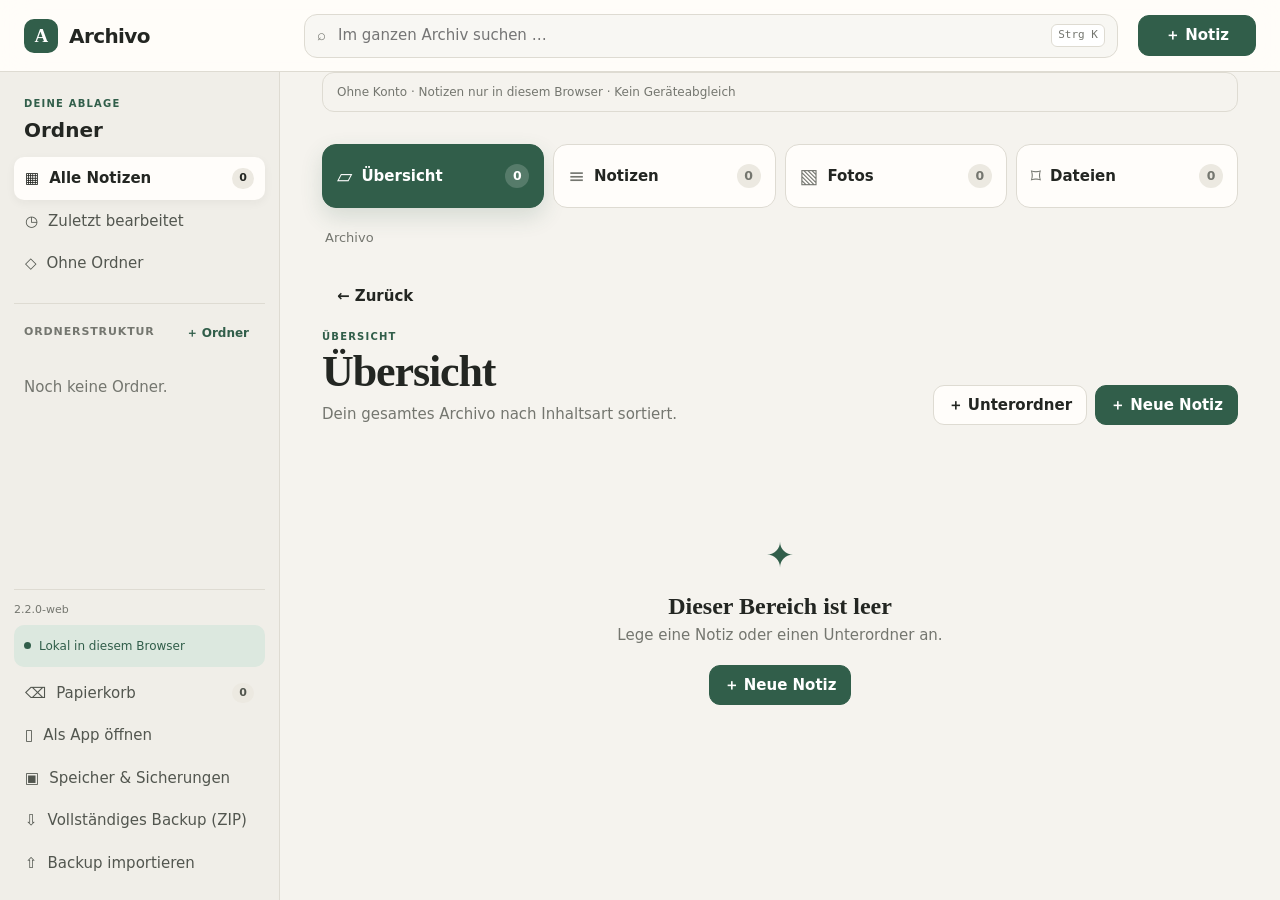
==== index.html @ 4672c886 "Add files via upload" ====
<!doctype html>
<html lang="de">
<head>
  <meta charset="UTF-8">
  <meta name="viewport" content="width=device-width, initial-scale=1.0">
  <meta name="description" content="Archivo – dein persönliches, durchsuchbares Informationsarchiv.">
  <meta name="theme-color" content="#f4f1ea">
  <link rel="manifest" href="manifest.webmanifest">
  <link rel="apple-touch-icon" href="icon-192.png">
  <title>Archivo – Dein Archiv</title>
  <meta name="robots" content="noindex, nofollow">
  <meta name="apple-mobile-web-app-capable" content="yes">
  <link rel="stylesheet" href="style.css">
</head>
<body>
  <a class="skip-link" href="#mainContent">Zum Inhalt springen</a>
  <noscript><p>Bitte JavaScript aktivieren. Archivo speichert lokal in diesem Browser.</p></noscript>
  <div class="app-shell">
    <header class="topbar">
      <button class="icon-button mobile-only" id="menuButton" aria-label="Navigation öffnen">☰</button>
      <a class="brand" href="#" aria-label="Archivo Startseite"><span class="brand-mark">A</span><span>Archivo</span></a>
      <label class="search-wrap">
        <span aria-hidden="true">⌕</span>
        <input id="globalSearch" aria-label="Archiv durchsuchen" maxlength="300" type="search" placeholder="Im ganzen Archiv suchen …" autocomplete="off">
        <kbd>⌘ K</kbd>
      </label>
      <button class="button primary" id="newNoteTop">＋ Notiz</button>
    </header>

    <aside class="sidebar" id="sidebar">
      <div class="sidebar-head">
        <div>
          <p class="eyebrow">Deine Ablage</p>
          <h2>Ordner</h2>
        </div>
        <button class="icon-button" id="closeSidebar" aria-label="Navigation schließen">×</button>
      </div>
      <nav class="quick-nav" aria-label="Schnellzugriff">
        <button class="nav-row active" data-special="all"><span>▦</span> Alle Notizen <b id="allCount">0</b></button>
        <button class="nav-row" data-special="recent"><span>◷</span> Zuletzt bearbeitet</button>
        <button class="nav-row" data-special="unfiled"><span>◇</span> Ohne Ordner</button>
      </nav>
      <div class="section-title"><span>Ordnerstruktur</span><button class="text-button" id="newRootFolder">＋ Ordner</button></div>
      <div id="folderTree" class="folder-tree"></div>
      <div class="sidebar-footer">
        <small id="appVersion" class="app-version">2.2.0-web</small><div class="local-status" id="localStatus" role="status"><span class="status-dot"></span><span id="localStatusText">Öffne lokalen Browserspeicher …</span></div>
        <button class="nav-row hidden" id="draftButton"><span>↺</span> Entwürfe wiederherstellen <b id="draftCount">0</b></button>
        <button class="nav-row" id="trashButton"><span>⌫</span> Papierkorb <b id="trashCount">0</b></button>
        <button class="nav-row" id="mobileButton"><span>▯</span> Als App öffnen</button>
        <button class="nav-row" id="storageButton"><span>▣</span> Speicher &amp; Sicherungen</button>
        <button class="nav-row" id="exportButton"><span>⇩</span> Vollständiges Backup (ZIP)</button>
        <label class="nav-row file-label"><span>⇧</span> Backup importieren<input id="importInput" type="file" accept="application/json,application/zip,.json,.zip"></label>
      </div>
    </aside>

    <div class="scrim" id="scrim"></div>

    <main class="main" id="mainContent">
      <div id="connectionBanner" class="notice hidden" role="status"><span id="connectionText"></span><button class="button" id="reconnectButton">Speicher erneut prüfen</button></div>
      <p id="mobileHint" class="mobile-hint">Ohne Konto · Notizen nur in diesem Browser · Kein Geräteabgleich</p>
      <nav class="content-tabs" id="contentTabs" aria-label="Inhaltsart">
        <button class="content-tab active" data-view="folders"><span>▱</span><b>Übersicht</b><small id="tabFolderCount">0</small></button>
        <button class="content-tab" data-view="notes"><span>≡</span><b>Notizen</b><small id="tabNoteCount">0</small></button>
        <button class="content-tab" data-view="photos"><span>▧</span><b>Fotos</b><small id="tabPhotoCount">0</small></button>
        <button class="content-tab" data-view="files"><span>⌑</span><b>Dateien</b><small id="tabFileCount">0</small></button>
      </nav>
      <nav class="breadcrumbs" id="breadcrumbs" aria-label="Ordnerpfad"></nav>
      <section id="listView" class="content-view">
        <div class="list-toolbar"><button class="button ghost" id="listBackButton">← Zurück</button></div>
        <div class="page-heading">
          <div><p class="eyebrow" id="listEyebrow">Übersicht</p><h1 id="listTitle">Alle Notizen</h1><p id="listSubtitle">Alles, was du festhalten und wiederfinden möchtest.</p></div>
          <div class="heading-actions"><button class="button" id="folderAction">＋ Unterordner</button><button class="button primary" id="newNoteButton">＋ Neue Notiz</button></div>
        </div>
        <div id="searchSummary" class="search-summary hidden"></div>
        <section id="subfolderSection" class="subfolder-section hidden" aria-labelledby="subfolderHeading">
          <div class="content-section-heading">
            <div><p class="eyebrow">Weiter einsortiert</p><h2 id="subfolderHeading">Unterordner</h2></div>
            <span id="subfolderCount" class="section-count"></span>
          </div>
          <div id="subfolderGrid" class="subfolder-grid"></div>
        </section>
        <div id="notesSectionHeading" class="content-section-heading compact hidden">
          <div><p class="eyebrow">Gespeicherte Inhalte</p><h2>Notizen</h2></div>
          <span id="visibleNoteCount" class="section-count"></span>
        </div>
        <div id="noteGrid" class="note-grid"></div>
        <div id="photoGrid" class="photo-browser-grid hidden"></div>
        <div id="fileGrid" class="file-browser-grid hidden"></div>
        <div id="emptyState" class="empty-state hidden"><div class="empty-icon">✦</div><h3 id="emptyTitle">Noch nichts hier</h3><p id="emptyText">Lege eine Notiz an oder wähle einen anderen Ordner.</p><button class="button primary" id="emptyNewNote">＋ Erste Notiz</button></div>
      </section>

      <section id="editorView" class="content-view editor-view hidden">
        <div class="editor-toolbar">
          <button class="button ghost" id="backButton">← Zurück</button>
          <div class="editor-actions"><span id="saveStatus" class="save-status">Nicht gespeichert</span><button class="button" id="copyButton">⧉ Kopieren</button><button class="button danger-ghost" id="deleteNoteButton">Löschen</button><button class="button primary" id="saveNoteButton">Speichern</button></div>
        </div>
        <div id="saveError" class="notice error hidden" role="alert"><div><strong>Nicht gespeichert</strong><p id="saveErrorText"></p></div><div class="notice-actions"><button class="button" id="retrySaveButton">Erneut speichern</button><button class="button" id="saveCopyButton">Als neue Kopie speichern</button><button class="button" id="reloadNoteButton">Aktuellen Stand laden</button><button class="button" id="exportDraftButton">Entwurf mit Anhängen herunterladen</button><button class="button" id="exportDraftTextButton">Nur Text herunterladen</button></div></div>
        <article class="editor-card">
          <input id="noteTitle" aria-label="Titel der Notiz" class="title-input" placeholder="Titel der Notiz" maxlength="180">
          <div class="meta-grid">
            <label>Ordner<select id="noteFolder"></select></label>
            <label>Tags / Stichwörter<input id="noteTags" placeholder="z. B. Aquarium, Nitrit, Pflege"></label>
          </div>
          <textarea id="noteContent" aria-label="Notiztext" maxlength="2000000" class="content-input" placeholder="Schreibe oder füge hier deine Informationen ein …"></textarea>
          <section class="images-section">
            <div class="images-heading"><div><h3>Bilder</h3><p>Mit der Notiz lokal in diesem Browser gespeichert. Maximal 25 MiB pro Bild.</p></div><label class="button file-label">＋ Bilder hinzufügen<input id="imageInput" type="file" accept="image/png,image/jpeg,image/webp,image/gif,image/svg+xml,image/avif,image/bmp" multiple></label></div>
            <div id="imageGrid" class="image-grid"></div>
          </section>
          <section class="images-section">
            <div class="images-heading"><div><h3>Dateien</h3><p>Originaldateien bleiben erhalten. Maximal 25 MiB pro Datei, 100 MiB pro Notiz.</p></div><label class="button file-label">＋ Dateien hinzufügen<input id="fileInput" type="file" multiple></label></div>
            <div id="attachmentList" class="attachment-list"></div>
          </section>
          <footer class="note-dates" id="noteDates"></footer>
        </article>
      </section>
    </main>
  </div>

  <dialog id="folderDialog" aria-labelledby="folderDialogTitle">
    <form method="dialog" id="folderForm">
      <div class="dialog-head"><div><p class="eyebrow">Ordnerstruktur</p><h2 id="folderDialogTitle">Neuer Ordner</h2></div><button class="icon-button" type="button" data-close-folder aria-label="Schließen">×</button></div>
      <label>Name<input id="folderName" required maxlength="80" placeholder="z. B. Black Rose"></label>
      <label>Übergeordneter Ordner<select id="folderParent"></select></label>
      <div class="dialog-actions"><button class="button" type="button" data-close-folder>Abbrechen</button><button class="button primary" id="saveFolderButton" type="submit">Speichern</button></div>
    </form>
  </dialog>

  <dialog aria-label="Bildvorschau" id="imageDialog" class="image-dialog"><button class="lightbox-close" aria-label="Schließen">×</button><img id="lightboxImage" alt="Vergrößerte Ansicht"><p id="lightboxCaption"></p></dialog>
  <div id="contextMenu" class="context-menu hidden" role="menu" aria-label="Ordneraktionen">
    <button type="button" role="menuitem" data-folder-action="edit">Bearbeiten</button>
    <button type="button" role="menuitem" data-folder-action="child">Unterordner anlegen</button>
    <button type="button" role="menuitem" data-folder-action="delete" class="danger">Löschen</button>
  </div>
  <div id="toast" class="toast" role="status" aria-live="polite"></div>
  

  <dialog id="storageDialog" class="wide-dialog" aria-labelledby="storageTitle">
    <div class="panel-body"><div class="dialog-head"><div><p class="eyebrow">Dieses Gerät · Deine Daten</p><h2 id="storageTitle">Speicher &amp; Sicherungen</h2></div><button class="icon-button" data-close-dialog="storageDialog" aria-label="Schliessen">×</button></div>
      <div class="storage-card"><strong>Hier liegt dein Archiv</strong><code id="dataPath"></code><p>Notizen, Originaldateien und Wiederherstellungsstände liegen in der lokalen Browserdatenbank dieser Adresse. Kein Cloud-Upload, kein automatisch angelegter Windows-Datenordner.</p><p id="storageInfo" class="muted"></p><button class="button" id="persistButton">Dauerhaften Speicher anfragen</button> <button class="button" id="copyPathButton">Speicherort kopieren</button></div>
      <p class="muted">Browserdaten können durch das Löschen von Websitedaten, private Fenster oder Speichermangel verloren gehen. Exportiere regelmässig ein ZIP-Backup ausserhalb des Browsers. Die App verschlüsselt die lokalen Daten nicht. Andere Geräte, Browser und Adressen haben getrennte Archive.</p>
      <div class="panel-actions"><button class="button primary" id="snapshotButton">Sicherungsstand anlegen</button><button class="button" id="exportZipButton">Vollständiges ZIP-Backup</button><button class="button" id="exportJsonButton">JSON-Backup</button></div>
      <h3>Wiederherstellungsstände</h3><p class="muted small">Die 20 neuesten Stände bleiben in diesem Browser erhalten, auch manuelle Stände zählen dazu. Originaldateien werden aufbewahrt. Diese lokalen Stände ersetzen kein heruntergeladenes Backup.</p><div id="snapshotList" class="snapshot-list"></div>
      <footer class="panel-footer"><a href="briefing.html" target="_blank" rel="noopener">Anleitung &amp; Projektbriefing</a></footer>
    </div>
  </dialog>
  <dialog id="trashDialog" class="wide-dialog" aria-labelledby="trashTitle"><div class="panel-body"><div class="dialog-head"><h2 id="trashTitle">Papierkorb</h2><button class="icon-button" data-close-dialog="trashDialog" aria-label="Schliessen">×</button></div><p class="muted">Gelöschte Notizen bleiben hier, bis du sie wiederherstellst oder endgültig entfernst. Frühere Sicherungen können entfernte Inhalte weiterhin enthalten.</p><div id="trashList"></div></div></dialog>
  <dialog id="draftDialog" class="wide-dialog" aria-labelledby="draftTitle"><div class="panel-body"><div class="dialog-head"><h2 id="draftTitle">Ungespeicherte Entwürfe</h2><button class="icon-button" data-close-dialog="draftDialog" aria-label="Schliessen">×</button></div><p class="muted">Diese Notfallkopien liegen in diesem Browser. Erst nach erfolgreichem Speichern liegen sie im eigentlichen Archiv dieses Browsers.</p><div id="draftList"></div></div></dialog>
  <dialog id="mobileDialog" class="wide-dialog" aria-labelledby="mobileTitle"><div class="panel-body">
    <div class="dialog-head"><h2 id="mobileTitle">Archivo direkt öffnen</h2><button class="icon-button" data-close-dialog="mobileDialog" aria-label="Schliessen">×</button></div>
    <p>Speichere die feste Website-Adresse als Lesezeichen. Kein Computer-Server, kein Zugangscode und keine Anmeldung nötig.</p>
    <button class="button primary hidden" id="installAppButton">App installieren</button>
    <p><strong>Android / Chrome:</strong> Browsermenü → „Zum Startbildschirm hinzufügen“ oder „App installieren“.</p>
    <p><strong>iPhone / Safari:</strong> Teilen → „Zum Home-Bildschirm“.</p>
    <p class="muted">Die genaue Bezeichnung hängt vom Browser ab. Die Oberfläche wird nach erfolgreichem ersten Laden für Offline-Zugriff vorbereitet. Das ist keine APK/IPA; die Installation und Offline-Nutzung müssen auf deinem Gerät geprüft werden.</p>
    <div class="storage-card"><strong>Die Daten bleiben auf diesem Gerät.</strong><p>Ein anderes Gerät, ein anderer Browser oder eine neue Domain öffnet ein eigenes Archiv. Für die Übernahme ein ZIP-/JSON-Backup exportieren und dort importieren. Es gibt keinen automatischen Abgleich.</p></div>
  </div></dialog>
  <script type="module" src="app.js"></script>

</body>
</html>
---- style.css ----
:root{--bg:#f5f3ee;--surface:#fffdfa;--surface-2:#ece9e1;--ink:#232622;--muted:#74766f;--line:#dedbd2;--accent:#315e4a;--accent-2:#dce8df;--danger:#9b3d3d;--shadow:0 14px 40px rgba(40,43,37,.08);--radius:18px}
*{box-sizing:border-box}html{height:100%}body{margin:0;min-height:100%;font:15px/1.5 Inter,ui-sans-serif,system-ui,-apple-system,BlinkMacSystemFont,"Segoe UI",sans-serif;color:var(--ink);background:var(--bg)}button,input,textarea,select{font:inherit;color:inherit}button,label.file-label{cursor:pointer}.hidden{display:none!important}
.app-shell{min-height:100vh;display:grid;grid-template:72px calc(100vh - 72px)/280px 1fr}.topbar{grid-column:1/-1;display:grid;grid-template-columns:260px minmax(260px,700px) auto;gap:20px;align-items:center;padding:0 24px;border-bottom:1px solid var(--line);background:rgba(255,253,250,.93);backdrop-filter:blur(14px);position:sticky;top:0;z-index:20}.brand{display:flex;align-items:center;gap:11px;color:var(--ink);text-decoration:none;font-size:20px;font-weight:760;letter-spacing:-.03em}.brand-mark{display:grid;place-items:center;width:34px;height:34px;border-radius:10px;background:var(--accent);color:white;font:700 19px Georgia,serif}.search-wrap{height:44px;border:1px solid var(--line);background:#f8f7f3;border-radius:13px;display:flex;align-items:center;gap:10px;padding:0 12px;color:var(--muted);transition:.2s}.search-wrap:focus-within{border-color:#86a694;box-shadow:0 0 0 3px rgba(49,94,74,.1);background:white}.search-wrap input{border:0;outline:0;background:transparent;flex:1;min-width:0}.search-wrap kbd{font-size:11px;border:1px solid var(--line);border-radius:6px;padding:2px 6px;background:white}.button,.icon-button,.text-button{border:0;background:transparent}.button{display:inline-flex;align-items:center;justify-content:center;gap:6px;min-height:40px;padding:8px 14px;border:1px solid var(--line);border-radius:11px;background:var(--surface);font-weight:650;white-space:nowrap}.button:hover{border-color:#b8b8af;background:white}.button.primary{background:var(--accent);border-color:var(--accent);color:white}.button.primary:hover{background:#264b3a}.button.ghost{border-color:transparent;background:transparent}.button.danger-ghost{border-color:transparent;color:var(--danger);background:#fff5f4}.icon-button{width:38px;height:38px;border-radius:10px;font-size:22px}.icon-button:hover{background:var(--surface-2)}.text-button{color:var(--accent);font-weight:700}.mobile-only,#closeSidebar{display:none}
.sidebar{grid-row:2;display:flex;flex-direction:column;min-height:0;padding:24px 14px 16px;border-right:1px solid var(--line);background:#f0eee8}.sidebar-head{padding:0 10px 12px;display:flex;align-items:start;justify-content:space-between}.sidebar-head h2{margin:0;font-size:20px}.eyebrow{margin:0 0 4px;text-transform:uppercase;letter-spacing:.12em;font-size:10px;font-weight:800;color:var(--accent)}.quick-nav{padding-bottom:18px;border-bottom:1px solid var(--line)}.nav-row{width:100%;display:flex;align-items:center;gap:10px;padding:10px 11px;border:0;border-radius:10px;background:transparent;text-align:left;color:#52564f}.nav-row:hover,.nav-row.active{background:var(--surface);color:var(--ink)}.nav-row.active{font-weight:700;box-shadow:0 3px 10px rgba(40,43,37,.05)}.nav-row b{margin-left:auto;font-size:11px;background:var(--surface-2);border-radius:20px;padding:2px 7px}.section-title{display:flex;justify-content:space-between;align-items:center;padding:19px 10px 8px;color:var(--muted);font-size:11px;text-transform:uppercase;letter-spacing:.08em;font-weight:750}.section-title .text-button{text-transform:none;letter-spacing:0;font-size:12px}.folder-tree{overflow:auto;flex:1}.folder-node{position:relative}.folder-row{display:grid;grid-template-columns:18px 1fr auto;align-items:center;gap:4px;padding:5px 5px;border-radius:9px;margin:1px 0}.folder-row:hover,.folder-row.active{background:var(--surface)}.folder-row.active{color:var(--accent);font-weight:700}.chevron{width:18px;border:0;background:transparent;color:var(--muted);padding:0}.folder-label{border:0;background:transparent;text-align:left;padding:4px;overflow:hidden;text-overflow:ellipsis;white-space:nowrap}.folder-menu{opacity:0;border:0;background:transparent;border-radius:7px}.folder-row:hover .folder-menu{opacity:1}.folder-menu:hover{background:var(--surface-2)}.folder-children{padding-left:18px}.sidebar-footer{padding-top:12px;border-top:1px solid var(--line)}.file-label input{display:none}
.main{grid-row:2;overflow:auto;padding:0 42px 60px}.content-tabs{display:grid;grid-template-columns:repeat(4,1fr);gap:9px;padding:18px 0 6px;position:sticky;top:0;z-index:12;background:linear-gradient(var(--bg) 82%,transparent)}.content-tab{min-height:64px;border:1px solid var(--line);border-radius:14px;background:var(--surface);display:grid;grid-template-columns:auto 1fr auto;align-items:center;gap:9px;padding:10px 14px;text-align:left;color:var(--muted)}.content-tab>span{font-size:20px}.content-tab b{color:var(--ink)}.content-tab small{display:grid;place-items:center;min-width:24px;height:24px;border-radius:20px;background:var(--surface-2);font-weight:750}.content-tab.active{background:var(--accent);border-color:var(--accent);color:white;box-shadow:0 9px 22px rgba(49,94,74,.16)}.content-tab.active b{color:white}.content-tab.active small{background:rgba(255,255,255,.18)}.breadcrumbs{height:48px;display:flex;align-items:center;gap:8px;color:var(--muted);font-size:13px}.breadcrumbs button{border:0;background:transparent;color:inherit;padding:3px}.breadcrumbs button:hover{color:var(--accent)}.page-heading{display:flex;justify-content:space-between;align-items:end;gap:24px;padding:14px 0 25px}.page-heading h1{font:700 clamp(30px,4vw,44px)/1.1 Georgia,serif;margin:0 0 7px;letter-spacing:-.025em}.page-heading p:last-child{margin:0;color:var(--muted)}.heading-actions{display:flex;gap:8px}.content-section-heading{display:flex;align-items:end;justify-content:space-between;margin:8px 0 13px}.content-section-heading.compact{margin-top:8px}.content-section-heading h2{font:700 24px/1.1 Georgia,serif;margin:0}.section-count{font-size:12px;color:var(--muted)}.subfolder-section{margin-bottom:8px}.subfolder-grid{display:grid;grid-template-columns:repeat(auto-fill,minmax(230px,1fr));gap:12px}.subfolder-card{min-height:116px;padding:17px 18px;border:1px solid #d9d7ce;border-radius:16px;background:linear-gradient(145deg,#fffdfa,#f0f3ed);display:grid;grid-template-columns:42px 1fr auto;align-items:center;gap:13px;text-align:left;transition:.2s}.subfolder-card:hover{transform:translateY(-2px);border-color:#a9bcae;box-shadow:var(--shadow)}.folder-card-icon{display:grid;place-items:center;width:42px;height:42px;border-radius:12px;background:var(--accent);color:white;font-size:21px}.folder-card-copy{min-width:0}.folder-card-copy strong{display:block;font:700 19px/1.25 Georgia,serif;white-space:nowrap;overflow:hidden;text-overflow:ellipsis}.folder-card-copy span{display:block;color:var(--muted);font-size:12px;margin-top:5px}.folder-card-arrow{color:var(--accent);font-size:22px}.note-grid{display:grid;grid-template-columns:repeat(auto-fill,minmax(270px,1fr));gap:14px}.note-card{border:1px solid var(--line);border-radius:var(--radius);background:var(--surface);padding:20px;text-align:left;min-height:200px;display:flex;flex-direction:column;transition:.2s;position:relative;overflow:hidden}.note-card:hover{transform:translateY(-2px);border-color:#bdc9c0;box-shadow:var(--shadow)}.note-card .note-path{font-size:11px;color:var(--accent);font-weight:750;text-transform:uppercase;letter-spacing:.06em;margin-bottom:14px}.note-card h3{font:700 21px/1.2 Georgia,serif;margin:0 0 10px}.note-card .excerpt{color:#5f625b;margin:0;display:-webkit-box;-webkit-line-clamp:4;-webkit-box-orient:vertical;overflow:hidden}.tags{display:flex;flex-wrap:wrap;gap:5px;margin-top:auto;padding-top:16px}.tag{padding:3px 8px;background:var(--accent-2);color:#315844;border-radius:20px;font-size:11px;font-weight:650}.note-card footer{display:flex;justify-content:space-between;margin-top:14px;padding-top:12px;border-top:1px solid #ebe8e0;font-size:11px;color:var(--muted)}.thumb-count{color:var(--accent)}.photo-browser-grid{display:grid;grid-template-columns:repeat(auto-fill,minmax(210px,1fr));gap:12px}.photo-browser-card{border:1px solid var(--line);border-radius:16px;background:var(--surface);overflow:hidden;text-align:left}.photo-browser-card img{display:block;width:100%;height:190px;object-fit:cover;background:var(--surface-2)}.photo-browser-card div{padding:12px}.photo-browser-card strong,.photo-browser-card small{display:block;white-space:nowrap;overflow:hidden;text-overflow:ellipsis}.photo-browser-card small{color:var(--muted);margin-top:3px}.file-browser-grid,.attachment-list{display:grid;gap:9px}.file-browser-card,.attachment-row{border:1px solid var(--line);border-radius:13px;background:var(--surface);display:grid;grid-template-columns:42px 1fr auto;gap:12px;align-items:center;padding:12px;text-align:left}.file-type-icon{display:grid;place-items:center;width:42px;height:42px;border-radius:10px;background:var(--accent-2);color:var(--accent);font-weight:800}.file-copy{min-width:0}.file-copy strong,.file-copy small{display:block;white-space:nowrap;overflow:hidden;text-overflow:ellipsis}.file-copy small{color:var(--muted);margin-top:3px}.file-actions{display:flex;gap:4px}.search-summary{padding:12px 15px;background:var(--accent-2);color:#274c3a;border-radius:12px;margin-bottom:18px}.search-summary mark,.note-card mark{background:#f3d987;color:inherit;border-radius:3px;padding:0 2px}.empty-state{text-align:center;padding:80px 20px}.empty-icon{font-size:34px;color:var(--accent)}.empty-state h3{font:700 24px Georgia,serif;margin:12px 0 4px}.empty-state p{color:var(--muted);margin:0 0 18px}
.editor-view{max-width:1000px;margin:auto}.editor-toolbar{display:flex;justify-content:space-between;align-items:center;padding:9px 0 18px}.editor-actions{display:flex;gap:8px;align-items:center}.save-status{font-size:12px;color:var(--muted);margin-right:5px}.editor-card{background:var(--surface);border:1px solid var(--line);border-radius:22px;padding:clamp(22px,4vw,48px);box-shadow:var(--shadow)}.title-input{width:100%;border:0;border-bottom:1px solid var(--line);outline:0;background:transparent;font:700 clamp(30px,5vw,48px)/1.15 Georgia,serif;padding:0 0 22px}.meta-grid{display:grid;grid-template-columns:1fr 1fr;gap:16px;padding:22px 0}.meta-grid label,dialog label{display:grid;gap:7px;font-size:12px;font-weight:750;color:var(--muted)}.meta-grid input,.meta-grid select,dialog input,dialog select{width:100%;height:42px;border:1px solid var(--line);border-radius:10px;background:white;padding:0 11px;outline:0}.content-input{width:100%;min-height:390px;resize:vertical;border:0;outline:0;background:transparent;font:16px/1.75 ui-sans-serif,system-ui;color:#343733;padding:20px 0;border-top:1px solid var(--line)}.images-section{border-top:1px solid var(--line);padding-top:22px}.images-heading{display:flex;align-items:center;justify-content:space-between;gap:15px}.images-heading h3{margin:0;font:700 21px Georgia,serif}.images-heading p{margin:3px 0;color:var(--muted);font-size:12px}.image-grid{display:grid;grid-template-columns:repeat(auto-fill,minmax(180px,1fr));gap:12px;margin-top:17px}.image-item{border:1px solid var(--line);border-radius:13px;overflow:hidden;background:#f7f5f0}.image-preview{display:block;width:100%;height:145px;object-fit:cover;border:0;padding:0;background:#e9e6df}.image-caption-row{display:grid;grid-template-columns:1fr auto;gap:5px;padding:7px}.image-caption{min-width:0;border:0;background:transparent;outline:0;font-size:12px}.remove-image{border:0;background:transparent;color:var(--danger)}.note-dates{margin-top:28px;color:var(--muted);font-size:11px}.search-summary strong{color:var(--ink)}
dialog{border:1px solid var(--line);border-radius:18px;background:var(--surface);padding:0;box-shadow:0 24px 80px rgba(20,24,20,.23);width:min(460px,calc(100vw - 30px))}dialog::backdrop{background:rgba(25,29,25,.42);backdrop-filter:blur(3px)}dialog form{padding:24px;display:grid;gap:17px}.dialog-head{display:flex;justify-content:space-between}.dialog-head h2{font:700 27px Georgia,serif;margin:0}.dialog-actions{display:flex;justify-content:flex-end;gap:8px;margin-top:5px}.image-dialog{width:min(900px,95vw);background:#171917;border:0;padding:45px 20px 18px;text-align:center}.image-dialog img{max-width:100%;max-height:78vh;object-fit:contain}.image-dialog p{color:white}.lightbox-close{position:absolute;right:10px;top:8px;border:0;background:transparent;color:white;font-size:30px}.toast{position:fixed;bottom:24px;left:50%;transform:translate(-50%,20px);opacity:0;pointer-events:none;background:#21251f;color:white;padding:11px 16px;border-radius:11px;box-shadow:var(--shadow);transition:.2s;z-index:100}.toast.show{opacity:1;transform:translate(-50%,0)}.scrim{display:none}
@media(max-width:800px){.app-shell{display:block}.topbar{height:auto;min-height:66px;grid-template-columns:auto 1fr auto;padding:10px 12px;gap:8px}.brand span:last-child{display:none}.search-wrap{grid-row:2;grid-column:1/-1}.search-wrap kbd{display:none}.topbar>.primary{font-size:0;padding:8px 11px}.topbar>.primary::after{content:'＋';font-size:19px}.mobile-only{display:block}.sidebar{position:fixed;z-index:50;inset:0 auto 0 0;width:min(320px,88vw);transform:translateX(-105%);transition:.25s;box-shadow:var(--shadow)}.sidebar.open{transform:translateX(0)}#closeSidebar{display:block}.scrim{position:fixed;inset:0;z-index:40;background:rgba(20,24,20,.35)}.scrim.show{display:block}.main{padding:0 16px 40px}.content-tabs{top:0;gap:6px;padding:10px 0 5px}.content-tab{min-height:62px;display:flex;flex-direction:column;justify-content:center;gap:1px;padding:6px 3px;text-align:center}.content-tab>span{font-size:18px;line-height:1}.content-tab b{font-size:12px}.content-tab small{position:absolute;margin:0 0 34px 40px;min-width:19px;height:19px;font-size:10px}.breadcrumbs{height:42px;overflow-x:auto;white-space:nowrap}.page-heading{align-items:start;display:block;padding-top:10px}.heading-actions{margin-top:18px}.subfolder-grid,.note-grid{grid-template-columns:1fr}.photo-browser-grid{grid-template-columns:1fr 1fr}.photo-browser-card img{height:150px}.subfolder-card{min-height:96px}.content-section-heading.compact{margin-top:0}.editor-toolbar{align-items:start}.editor-actions{flex-wrap:wrap;justify-content:flex-end}.save-status{width:100%;text-align:right}.editor-card{padding:22px 16px}.meta-grid{grid-template-columns:1fr}.content-input{min-height:320px}.images-heading{align-items:start;flex-direction:column}.image-grid{grid-template-columns:1fr 1fr}.image-preview{height:120px}.button{min-height:42px}}
@media(max-width:430px){.heading-actions{display:grid;grid-template-columns:1fr 1fr}.editor-toolbar{display:block}.editor-actions{margin-top:8px;display:grid;grid-template-columns:1fr 1fr}.save-status{grid-column:1/-1}.image-grid{grid-template-columns:1fr}.editor-actions .primary{grid-column:2}.editor-actions .danger-ghost{grid-row:3}}

/* V1.1: sichtbarer Tastaturfokus, reduzierte Bewegung */
:focus-visible{outline:2px solid var(--accent);outline-offset:2px}
input:focus-visible,textarea:focus-visible,select:focus-visible{outline-offset:0}
@media (prefers-reduced-motion:reduce){*,*::before,*::after{animation-duration:.01ms!important;transition-duration:.01ms!important;scroll-behavior:auto!important}}
.context-menu{position:fixed;z-index:110;width:min(230px,calc(100vw - 24px));padding:6px;background:var(--surface);border:1px solid var(--line);border-radius:13px;box-shadow:0 16px 42px rgba(30,35,29,.2)}.context-menu button{display:block;width:100%;border:0;border-radius:8px;background:transparent;padding:10px 12px;text-align:left}.context-menu button:hover,.context-menu button:focus-visible{background:var(--surface-2)}.context-menu .danger{color:var(--danger)}

.list-toolbar{display:flex;align-items:center;padding-top:14px;margin-bottom:-2px}.list-toolbar .button{min-width:96px}@media(max-width:800px){.list-toolbar{padding-top:10px}}

/* Archivo Local: storage feedback, recovery, accessibility and mobile refinements. */
.skip-link{position:fixed;top:-100px;left:16px;background:var(--surface);padding:12px;z-index:999}.skip-link:focus{top:10px}
.local-status{display:flex;align-items:center;gap:8px;font-size:12px;color:var(--accent);padding:12px 10px;margin-bottom:5px;background:var(--accent-2);border-radius:10px}.status-dot{width:7px;height:7px;border-radius:50%;background:currentColor;flex-shrink:0}.local-status.offline{color:#9a3c2c;background:#f9e8df}
.notice{display:flex;align-items:center;justify-content:space-between;gap:15px;padding:16px;margin:14px 0;background:#fff4d9;border:1px solid #ead19b;border-radius:13px;font-size:13px}.notice p{margin:5px 0}.notice.error{background:#fff0ea;border-color:#e5bcae}.notice-actions{display:flex;flex-wrap:wrap;gap:8px}.notice.error{display:block}.notice.error .notice-actions{margin-top:10px}.notice.hidden{display:none}.wide-dialog{width:min(760px,calc(100vw - 28px));max-height:90vh}.panel-body{padding:26px}.panel-body h2{font:700 28px Georgia,serif;margin:0}.panel-body h3{font:700 21px Georgia,serif;margin-bottom:8px}.storage-card{margin-top:22px;padding:18px;background:var(--surface-2);border-radius:12px}.storage-card>code{display:block;overflow-wrap:anywhere;margin:12px 0;font-size:13px}.storage-card p{font-size:12px;line-height:1.8}.muted{color:var(--muted);font-size:14px;line-height:1.6}.small{font-size:12px}.panel-actions{display:flex;flex-wrap:wrap;gap:9px;margin:18px 0}.snapshot-list{max-height:270px;overflow-y:auto}.management-row{padding:13px 0;border-top:1px solid var(--line);display:flex;align-items:center;justify-content:space-between;gap:14px}.management-row>div:first-child{min-width:0}.management-row strong{overflow-wrap:anywhere}.management-row small{display:block;color:var(--muted);font-size:12px;margin-top:3px}.management-actions{display:flex;gap:7px;flex-shrink:0}.panel-footer{display:flex;align-items:center;justify-content:space-between;gap:15px;border-top:1px solid var(--line);margin-top:22px;padding-top:20px}.panel-footer a{color:var(--accent);font-size:13px}.image-preview img{width:100%;height:100%;object-fit:cover}.image-caption{width:100%}.sidebar-footer{flex-shrink:0}.toast{max-width:min(620px,calc(100vw - 32px));text-align:center}.file-type-icon{font-size:11px}.note-card .excerpt{white-space:pre-wrap}.button:disabled{opacity:.55;cursor:wait}.connection-stopped{padding:40px;max-width:650px;margin:15vh auto;font:16px/1.6 system-ui}.connection-stopped h1{font:700 38px Georgia,serif}.folder-menu{min-width:32px;min-height:32px}.content-tab[aria-current="page"]{outline-offset:3px}
@media(max-width:800px){.sidebar{overflow-y:auto}.sidebar-footer{margin-top:16px}.notice{flex-direction:column;align-items:flex-start}.panel-body{padding:20px}.management-row{flex-wrap:wrap}.management-actions{flex-wrap:wrap}.panel-footer{align-items:flex-start;flex-direction:column}.storage-card{padding:12px}}
@media print{.sidebar,.topbar,.content-tabs,.editor-toolbar,.breadcrumbs,.notice,.images-heading .button,.remove-image,.skip-link{display:none!important}.app-shell{display:block}.main{padding:0}.editor-card{box-shadow:none;border:0}.content-input{height:auto;overflow:visible}.image-caption-row{border:0}}

@media(min-width:801px){.topbar{grid-template-columns:260px minmax(200px,1fr) auto}.topbar>.primary{min-width:118px}}

/* 2.1: readable mobile connection and pairing; overview keeps notes visible. */
.app-version{color:var(--muted);font-size:11px;display:block;margin-bottom:6px}
.mobile-hint{font-size:13px;padding:10px 14px;border:1px solid var(--line);border-radius:12px;color:var(--muted);margin:0 0 14px}
.mobile-connect-grid{display:grid;grid-template-columns:228px minmax(0,1fr);gap:24px;align-items:center;margin:20px 0}
.mobile-connect-grid img{max-width:100%;height:auto;border-radius:10px;background:#fff}
.mobile-connect-copy{min-width:0}.mobile-connect-copy select{max-width:100%}.pair-code{font-size:20px;letter-spacing:1px;white-space:nowrap}
#pairCode{font-size:20px;letter-spacing:2px;text-transform:uppercase}#pairError{min-height:22px}#mobileDialog p,#pairDialog p{line-height:1.6}#mobileDisabled{display:block}#mobileDisabled.hidden{display:none}
@media(max-width:600px){.mobile-connect-grid{grid-template-columns:1fr;gap:12px}.mobile-connect-grid img{justify-self:center}.content-tab{min-width:0;padding:12px 8px}.content-tab b{font-size:13px}.content-tabs{gap:5px}.meta-grid input,.meta-grid select,.image-caption,#folderName,#folderParent,#globalSearch{font-size:16px}.panel-body{padding:20px}.heading-actions{flex-wrap:wrap}.pair-code{font-size:19px}.mobile-hint{font-size:12px}.editor-actions{flex-wrap:wrap}.editor-toolbar{align-items:flex-start}.save-status{white-space:normal}}
@media(max-width:360px){.content-tab span{display:none}.content-tab{gap:4px}.content-tab small{font-size:11px}.content-tab b{font-size:12px}}

.storage-card button{margin-top:8px}.mobile-hint{font-size:12px;color:var(--muted)}
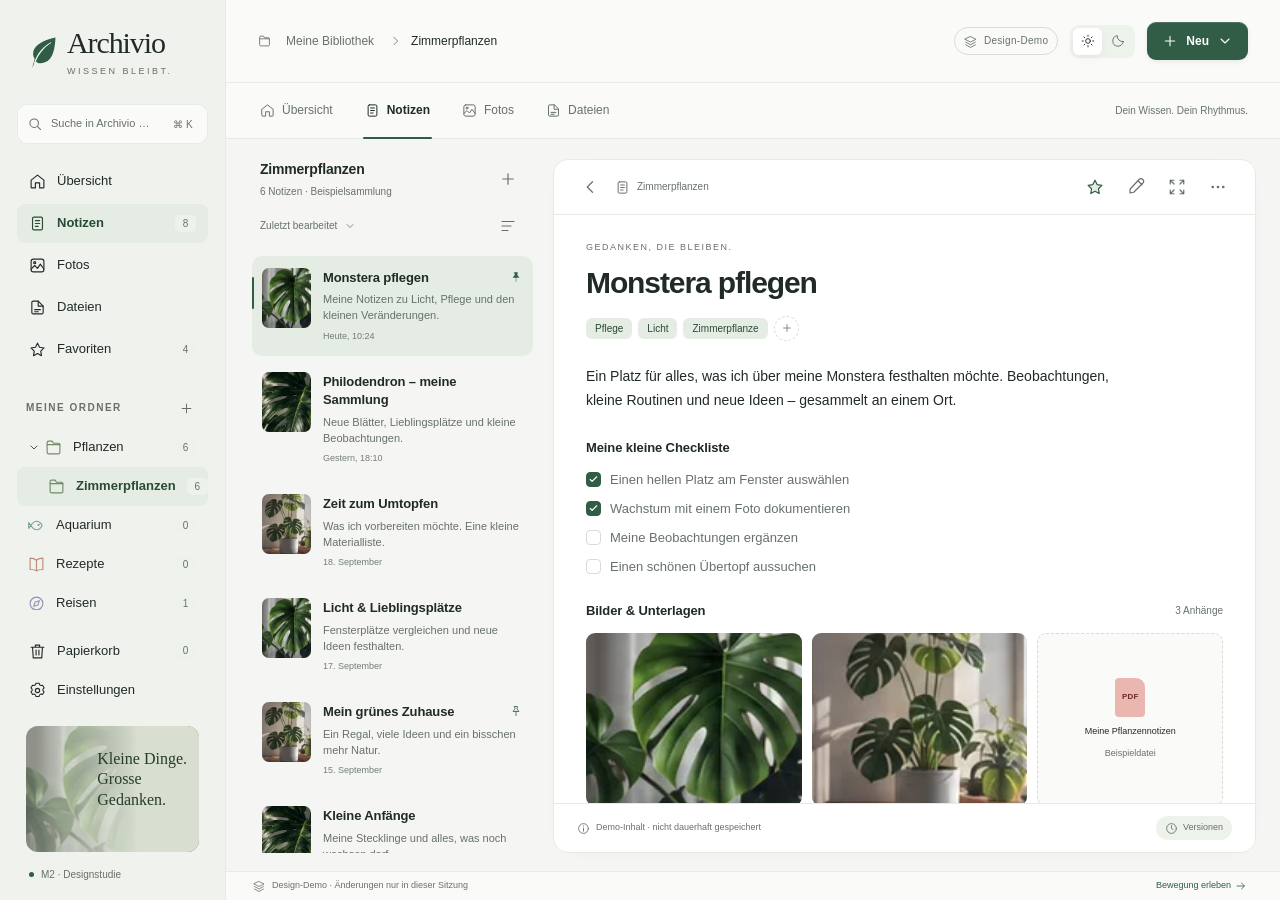
==== commit 15cba53d: "design: isolated Archivio M2 light/dark motion study with responsive demo and tested transitions" ====
--- a/index.html
+++ b/index.html
@@ -1,160 +1,23 @@
 <!doctype html>
-<html lang="de">
+<html lang="de" data-theme="light">
 <head>
   <meta charset="UTF-8">
-  <meta name="viewport" content="width=device-width, initial-scale=1.0">
-  <meta name="description" content="Archivo – dein persönliches, durchsuchbares Informationsarchiv.">
-  <meta name="theme-color" content="#f4f1ea">
-  <link rel="manifest" href="manifest.webmanifest">
-  <link rel="apple-touch-icon" href="icon-192.png">
-  <title>Archivo – Dein Archiv</title>
-  <meta name="robots" content="noindex, nofollow">
-  <meta name="apple-mobile-web-app-capable" content="yes">
-  <link rel="stylesheet" href="style.css">
+  <meta name="viewport" content="width=device-width, initial-scale=1, viewport-fit=cover">
+  <meta name="theme-color" content="#f6f7f4">
+  <meta name="description" content="Archivio – eine interaktive Designstudie. Wissen bleibt.">
+  <meta name="robots" content="noindex,nofollow">
+  <title>Archivio · Designstudio</title>
+  <link rel="icon" href="leaf.svg" type="image/svg+xml">
+  <link rel="stylesheet" href="design.css">
+  <script src="theme.js"></script>
+  <script defer src="artwork.js"></script>
+  <script defer src="design.js"></script>
 </head>
 <body>
-  <a class="skip-link" href="#mainContent">Zum Inhalt springen</a>
-  <noscript><p>Bitte JavaScript aktivieren. Archivo speichert lokal in diesem Browser.</p></noscript>
-  <div class="app-shell">
-    <header class="topbar">
-      <button class="icon-button mobile-only" id="menuButton" aria-label="Navigation öffnen">☰</button>
-      <a class="brand" href="#" aria-label="Archivo Startseite"><span class="brand-mark">A</span><span>Archivo</span></a>
-      <label class="search-wrap">
-        <span aria-hidden="true">⌕</span>
-        <input id="globalSearch" aria-label="Archiv durchsuchen" maxlength="300" type="search" placeholder="Im ganzen Archiv suchen …" autocomplete="off">
-        <kbd>⌘ K</kbd>
-      </label>
-      <button class="button primary" id="newNoteTop">＋ Notiz</button>
-    </header>
-
-    <aside class="sidebar" id="sidebar">
-      <div class="sidebar-head">
-        <div>
-          <p class="eyebrow">Deine Ablage</p>
-          <h2>Ordner</h2>
-        </div>
-        <button class="icon-button" id="closeSidebar" aria-label="Navigation schließen">×</button>
-      </div>
-      <nav class="quick-nav" aria-label="Schnellzugriff">
-        <button class="nav-row active" data-special="all"><span>▦</span> Alle Notizen <b id="allCount">0</b></button>
-        <button class="nav-row" data-special="recent"><span>◷</span> Zuletzt bearbeitet</button>
-        <button class="nav-row" data-special="unfiled"><span>◇</span> Ohne Ordner</button>
-      </nav>
-      <div class="section-title"><span>Ordnerstruktur</span><button class="text-button" id="newRootFolder">＋ Ordner</button></div>
-      <div id="folderTree" class="folder-tree"></div>
-      <div class="sidebar-footer">
-        <small id="appVersion" class="app-version">2.2.0-web</small><div class="local-status" id="localStatus" role="status"><span class="status-dot"></span><span id="localStatusText">Öffne lokalen Browserspeicher …</span></div>
-        <button class="nav-row hidden" id="draftButton"><span>↺</span> Entwürfe wiederherstellen <b id="draftCount">0</b></button>
-        <button class="nav-row" id="trashButton"><span>⌫</span> Papierkorb <b id="trashCount">0</b></button>
-        <button class="nav-row" id="mobileButton"><span>▯</span> Als App öffnen</button>
-        <button class="nav-row" id="storageButton"><span>▣</span> Speicher &amp; Sicherungen</button>
-        <button class="nav-row" id="exportButton"><span>⇩</span> Vollständiges Backup (ZIP)</button>
-        <label class="nav-row file-label"><span>⇧</span> Backup importieren<input id="importInput" type="file" accept="application/json,application/zip,.json,.zip"></label>
-      </div>
-    </aside>
-
-    <div class="scrim" id="scrim"></div>
-
-    <main class="main" id="mainContent">
-      <div id="connectionBanner" class="notice hidden" role="status"><span id="connectionText"></span><button class="button" id="reconnectButton">Speicher erneut prüfen</button></div>
-      <p id="mobileHint" class="mobile-hint">Ohne Konto · Notizen nur in diesem Browser · Kein Geräteabgleich</p>
-      <nav class="content-tabs" id="contentTabs" aria-label="Inhaltsart">
-        <button class="content-tab active" data-view="folders"><span>▱</span><b>Übersicht</b><small id="tabFolderCount">0</small></button>
-        <button class="content-tab" data-view="notes"><span>≡</span><b>Notizen</b><small id="tabNoteCount">0</small></button>
-        <button class="content-tab" data-view="photos"><span>▧</span><b>Fotos</b><small id="tabPhotoCount">0</small></button>
-        <button class="content-tab" data-view="files"><span>⌑</span><b>Dateien</b><small id="tabFileCount">0</small></button>
-      </nav>
-      <nav class="breadcrumbs" id="breadcrumbs" aria-label="Ordnerpfad"></nav>
-      <section id="listView" class="content-view">
-        <div class="list-toolbar"><button class="button ghost" id="listBackButton">← Zurück</button></div>
-        <div class="page-heading">
-          <div><p class="eyebrow" id="listEyebrow">Übersicht</p><h1 id="listTitle">Alle Notizen</h1><p id="listSubtitle">Alles, was du festhalten und wiederfinden möchtest.</p></div>
-          <div class="heading-actions"><button class="button" id="folderAction">＋ Unterordner</button><button class="button primary" id="newNoteButton">＋ Neue Notiz</button></div>
-        </div>
-        <div id="searchSummary" class="search-summary hidden"></div>
-        <section id="subfolderSection" class="subfolder-section hidden" aria-labelledby="subfolderHeading">
-          <div class="content-section-heading">
-            <div><p class="eyebrow">Weiter einsortiert</p><h2 id="subfolderHeading">Unterordner</h2></div>
-            <span id="subfolderCount" class="section-count"></span>
-          </div>
-          <div id="subfolderGrid" class="subfolder-grid"></div>
-        </section>
-        <div id="notesSectionHeading" class="content-section-heading compact hidden">
-          <div><p class="eyebrow">Gespeicherte Inhalte</p><h2>Notizen</h2></div>
-          <span id="visibleNoteCount" class="section-count"></span>
-        </div>
-        <div id="noteGrid" class="note-grid"></div>
-        <div id="photoGrid" class="photo-browser-grid hidden"></div>
-        <div id="fileGrid" class="file-browser-grid hidden"></div>
-        <div id="emptyState" class="empty-state hidden"><div class="empty-icon">✦</div><h3 id="emptyTitle">Noch nichts hier</h3><p id="emptyText">Lege eine Notiz an oder wähle einen anderen Ordner.</p><button class="button primary" id="emptyNewNote">＋ Erste Notiz</button></div>
-      </section>
-
-      <section id="editorView" class="content-view editor-view hidden">
-        <div class="editor-toolbar">
-          <button class="button ghost" id="backButton">← Zurück</button>
-          <div class="editor-actions"><span id="saveStatus" class="save-status">Nicht gespeichert</span><button class="button" id="copyButton">⧉ Kopieren</button><button class="button danger-ghost" id="deleteNoteButton">Löschen</button><button class="button primary" id="saveNoteButton">Speichern</button></div>
-        </div>
-        <div id="saveError" class="notice error hidden" role="alert"><div><strong>Nicht gespeichert</strong><p id="saveErrorText"></p></div><div class="notice-actions"><button class="button" id="retrySaveButton">Erneut speichern</button><button class="button" id="saveCopyButton">Als neue Kopie speichern</button><button class="button" id="reloadNoteButton">Aktuellen Stand laden</button><button class="button" id="exportDraftButton">Entwurf mit Anhängen herunterladen</button><button class="button" id="exportDraftTextButton">Nur Text herunterladen</button></div></div>
-        <article class="editor-card">
-          <input id="noteTitle" aria-label="Titel der Notiz" class="title-input" placeholder="Titel der Notiz" maxlength="180">
-          <div class="meta-grid">
-            <label>Ordner<select id="noteFolder"></select></label>
-            <label>Tags / Stichwörter<input id="noteTags" placeholder="z. B. Aquarium, Nitrit, Pflege"></label>
-          </div>
-          <textarea id="noteContent" aria-label="Notiztext" maxlength="2000000" class="content-input" placeholder="Schreibe oder füge hier deine Informationen ein …"></textarea>
-          <section class="images-section">
-            <div class="images-heading"><div><h3>Bilder</h3><p>Mit der Notiz lokal in diesem Browser gespeichert. Maximal 25 MiB pro Bild.</p></div><label class="button file-label">＋ Bilder hinzufügen<input id="imageInput" type="file" accept="image/png,image/jpeg,image/webp,image/gif,image/svg+xml,image/avif,image/bmp" multiple></label></div>
-            <div id="imageGrid" class="image-grid"></div>
-          </section>
-          <section class="images-section">
-            <div class="images-heading"><div><h3>Dateien</h3><p>Originaldateien bleiben erhalten. Maximal 25 MiB pro Datei, 100 MiB pro Notiz.</p></div><label class="button file-label">＋ Dateien hinzufügen<input id="fileInput" type="file" multiple></label></div>
-            <div id="attachmentList" class="attachment-list"></div>
-          </section>
-          <footer class="note-dates" id="noteDates"></footer>
-        </article>
-      </section>
-    </main>
-  </div>
-
-  <dialog id="folderDialog" aria-labelledby="folderDialogTitle">
-    <form method="dialog" id="folderForm">
-      <div class="dialog-head"><div><p class="eyebrow">Ordnerstruktur</p><h2 id="folderDialogTitle">Neuer Ordner</h2></div><button class="icon-button" type="button" data-close-folder aria-label="Schließen">×</button></div>
-      <label>Name<input id="folderName" required maxlength="80" placeholder="z. B. Black Rose"></label>
-      <label>Übergeordneter Ordner<select id="folderParent"></select></label>
-      <div class="dialog-actions"><button class="button" type="button" data-close-folder>Abbrechen</button><button class="button primary" id="saveFolderButton" type="submit">Speichern</button></div>
-    </form>
-  </dialog>
-
-  <dialog aria-label="Bildvorschau" id="imageDialog" class="image-dialog"><button class="lightbox-close" aria-label="Schließen">×</button><img id="lightboxImage" alt="Vergrößerte Ansicht"><p id="lightboxCaption"></p></dialog>
-  <div id="contextMenu" class="context-menu hidden" role="menu" aria-label="Ordneraktionen">
-    <button type="button" role="menuitem" data-folder-action="edit">Bearbeiten</button>
-    <button type="button" role="menuitem" data-folder-action="child">Unterordner anlegen</button>
-    <button type="button" role="menuitem" data-folder-action="delete" class="danger">Löschen</button>
-  </div>
-  <div id="toast" class="toast" role="status" aria-live="polite"></div>
-  
-
-  <dialog id="storageDialog" class="wide-dialog" aria-labelledby="storageTitle">
-    <div class="panel-body"><div class="dialog-head"><div><p class="eyebrow">Dieses Gerät · Deine Daten</p><h2 id="storageTitle">Speicher &amp; Sicherungen</h2></div><button class="icon-button" data-close-dialog="storageDialog" aria-label="Schliessen">×</button></div>
-      <div class="storage-card"><strong>Hier liegt dein Archiv</strong><code id="dataPath"></code><p>Notizen, Originaldateien und Wiederherstellungsstände liegen in der lokalen Browserdatenbank dieser Adresse. Kein Cloud-Upload, kein automatisch angelegter Windows-Datenordner.</p><p id="storageInfo" class="muted"></p><button class="button" id="persistButton">Dauerhaften Speicher anfragen</button> <button class="button" id="copyPathButton">Speicherort kopieren</button></div>
-      <p class="muted">Browserdaten können durch das Löschen von Websitedaten, private Fenster oder Speichermangel verloren gehen. Exportiere regelmässig ein ZIP-Backup ausserhalb des Browsers. Die App verschlüsselt die lokalen Daten nicht. Andere Geräte, Browser und Adressen haben getrennte Archive.</p>
-      <div class="panel-actions"><button class="button primary" id="snapshotButton">Sicherungsstand anlegen</button><button class="button" id="exportZipButton">Vollständiges ZIP-Backup</button><button class="button" id="exportJsonButton">JSON-Backup</button></div>
-      <h3>Wiederherstellungsstände</h3><p class="muted small">Die 20 neuesten Stände bleiben in diesem Browser erhalten, auch manuelle Stände zählen dazu. Originaldateien werden aufbewahrt. Diese lokalen Stände ersetzen kein heruntergeladenes Backup.</p><div id="snapshotList" class="snapshot-list"></div>
-      <footer class="panel-footer"><a href="briefing.html" target="_blank" rel="noopener">Anleitung &amp; Projektbriefing</a></footer>
-    </div>
-  </dialog>
-  <dialog id="trashDialog" class="wide-dialog" aria-labelledby="trashTitle"><div class="panel-body"><div class="dialog-head"><h2 id="trashTitle">Papierkorb</h2><button class="icon-button" data-close-dialog="trashDialog" aria-label="Schliessen">×</button></div><p class="muted">Gelöschte Notizen bleiben hier, bis du sie wiederherstellst oder endgültig entfernst. Frühere Sicherungen können entfernte Inhalte weiterhin enthalten.</p><div id="trashList"></div></div></dialog>
-  <dialog id="draftDialog" class="wide-dialog" aria-labelledby="draftTitle"><div class="panel-body"><div class="dialog-head"><h2 id="draftTitle">Ungespeicherte Entwürfe</h2><button class="icon-button" data-close-dialog="draftDialog" aria-label="Schliessen">×</button></div><p class="muted">Diese Notfallkopien liegen in diesem Browser. Erst nach erfolgreichem Speichern liegen sie im eigentlichen Archiv dieses Browsers.</p><div id="draftList"></div></div></dialog>
-  <dialog id="mobileDialog" class="wide-dialog" aria-labelledby="mobileTitle"><div class="panel-body">
-    <div class="dialog-head"><h2 id="mobileTitle">Archivo direkt öffnen</h2><button class="icon-button" data-close-dialog="mobileDialog" aria-label="Schliessen">×</button></div>
-    <p>Speichere die feste Website-Adresse als Lesezeichen. Kein Computer-Server, kein Zugangscode und keine Anmeldung nötig.</p>
-    <button class="button primary hidden" id="installAppButton">App installieren</button>
-    <p><strong>Android / Chrome:</strong> Browsermenü → „Zum Startbildschirm hinzufügen“ oder „App installieren“.</p>
-    <p><strong>iPhone / Safari:</strong> Teilen → „Zum Home-Bildschirm“.</p>
-    <p class="muted">Die genaue Bezeichnung hängt vom Browser ab. Die Oberfläche wird nach erfolgreichem ersten Laden für Offline-Zugriff vorbereitet. Das ist keine APK/IPA; die Installation und Offline-Nutzung müssen auf deinem Gerät geprüft werden.</p>
-    <div class="storage-card"><strong>Die Daten bleiben auf diesem Gerät.</strong><p>Ein anderes Gerät, ein anderer Browser oder eine neue Domain öffnet ein eigenes Archiv. Für die Übernahme ein ZIP-/JSON-Backup exportieren und dort importieren. Es gibt keinen automatischen Abgleich.</p></div>
-  </div></dialog>
-  <script type="module" src="app.js"></script>
-
+  <a class="skip-link" href="#stage">Zum Inhalt</a>
+  <div id="app"></div>
+  <dialog id="overlay" aria-labelledby="dialog-title"></dialog>
+  <div id="toast-region" aria-live="polite" aria-atomic="true"></div>
+  <noscript>Diese interaktive Designstudie benötigt JavaScript. Sie enthält nur Beispieldaten.</noscript>
 </body>
 </html>
--- a/design.css
+++ b/design.css
@@ -0,0 +1,44 @@
+/* Archivio M2 — one visual system, two appearances. No external assets. */
+:root{
+  color-scheme:light;--bg:#f5f6f3;--sidebar:#f0f2ee;--panel:#ffffff;--canvas:#fafbf9;
+  --ink:#202b26;--muted:#67716a;--faint:#737d76;--line:#e7ebe5;--line-strong:#d6ded4;
+  --accent:#315d47;--accent-ink:#fff;--selected:#e4ece3;--selected-ink:#294a37;
+  --wash:#edf2eb;--hover:#eef1eb;--overlay:rgba(20,33,27,.23);--glass:rgba(255,255,255,.9);
+  --shadow:0 24px 80px -22px rgba(22,45,30,.26),0 0 0 1px rgba(20,50,30,.05);
+  --shadow-small:0 3px 12px -4px rgba(30,50,35,.12);--danger:#ad4c42;
+  --ease:cubic-bezier(.2,.8,.2,1);--fast:140ms;--normal:240ms;--slow:400ms;
+  --font:-apple-system,BlinkMacSystemFont,"Segoe UI",sans-serif;--serif:Georgia,"Times New Roman",serif;
+}
+:root[data-theme=dark]{
+  color-scheme:dark;--bg:#0e1715;--sidebar:#101c19;--panel:#17221e;--canvas:#131e1a;
+  --ink:#edf1e9;--muted:#a7b5aa;--faint:#a0afa3;--line:#27352c;--line-strong:#35473a;
+  --accent:#b1cfa3;--accent-ink:#122719;--selected:#293e31;--selected-ink:#d8e9cd;
+  --wash:#202e25;--hover:#23332a;--overlay:rgba(0,9,5,.56);--glass:rgba(22,34,28,.94);
+  --shadow:0 30px 90px -12px rgba(0,0,0,.58),0 0 0 1px rgba(188,220,190,.1);
+  --shadow-small:0 4px 20px -6px rgba(0,0,0,.3);--danger:#f2a098;
+}
+*,*::before,*::after{box-sizing:border-box}html,body{margin:0;width:100%;height:100%;overflow:hidden}body{font:14px/1.55 var(--font);color:var(--ink);background:var(--bg);-webkit-font-smoothing:antialiased}button,input,textarea,select{font:inherit}button{color:inherit;cursor:pointer;border:0;background:none;text-align:left;touch-action:manipulation;-webkit-tap-highlight-color:transparent}button:disabled{opacity:.48;cursor:default}a{color:inherit}input,textarea,select{color:var(--ink);accent-color:var(--accent)}button,input,textarea,select,a{outline:none}button:focus-visible,input:focus-visible,textarea:focus-visible,select:focus-visible,a:focus-visible,[contenteditable]:focus-visible{outline:2px solid var(--accent);outline-offset:4px}button{transition:background-color var(--fast),color var(--fast),box-shadow var(--fast),transform 110ms var(--ease)}button:active:not(:disabled){transform:scale(.975)}h1,h2,h3,p{margin:0}img{display:block;max-width:100%;object-fit:cover}svg{width:20px;height:20px;flex:none;vertical-align:middle;stroke-width:1.6}hr{border:0;border-top:1px solid var(--line);margin:18px 0}::selection{background:var(--selected);color:var(--ink)}[hidden]{display:none!important}.sr-only{position:absolute;width:1px;height:1px;clip-path:inset(50%);overflow:hidden;white-space:nowrap}.skip-link{position:fixed;top:-80px;left:20px;z-index:1000;padding:12px;background:var(--panel)}.skip-link:focus{top:16px}kbd{font:11px var(--font);letter-spacing:1px;color:var(--muted);border:1px solid var(--line);padding:1px 5px;border-radius:5px}
+/* Smooth colour transitions are intentionally restricted: never transition all. */
+body,.sidebar,.topbar,.tabs,.note-list,.editor,.card,.dialog-panel,.mobile-nav,.note-row,.section-button,.theme-strip,.field,.status-bar{transition:background-color var(--normal) var(--ease),border-color var(--normal) var(--ease),color var(--normal) var(--ease)}
+.app-shell{height:100dvh;display:grid;grid-template-columns:226px minmax(0,1fr);max-width:1920px;margin:0 auto}.sidebar{background:var(--sidebar);border-right:1px solid var(--line);padding:28px 17px 18px;display:flex;flex-direction:column;min-height:0;z-index:10}.brand{display:flex;align-items:center;gap:9px;padding:0 12px}.brand-word{font:30px/1 var(--serif);letter-spacing:-1.1px}.leaf-mark{width:29px;height:34px;color:var(--accent)}.brand small{display:block;font:9px var(--font);text-transform:uppercase;letter-spacing:2.5px;color:var(--muted);margin-top:8px}.search-trigger{height:40px;border-radius:10px;background:var(--canvas);box-shadow:inset 0 0 0 1px var(--line);display:flex;gap:8px;align-items:center;padding:0 10px;margin:28px 0 18px;color:var(--muted);font-size:12px}.search-trigger svg{width:16px}.search-trigger kbd{margin-left:auto;border:0}.nav-block{display:grid;gap:3px}.nav-row{position:relative;display:flex;align-items:center;gap:11px;width:100%;min-height:39px;border-radius:8px;padding:7px 12px;font-size:13px;isolation:isolate}.nav-row svg{width:17px;height:17px}.nav-row:hover:not(.active){background:var(--hover)}.nav-row.active{color:var(--selected-ink);font-weight:600}.nav-row.active::before{content:"";position:absolute;inset:0;border-radius:8px;background:var(--selected);z-index:-1;animation:nav-selection .18s var(--ease)}@keyframes nav-selection{from{opacity:.25;transform:scale(.97)}to{opacity:1;transform:scale(1)}}.count{margin-left:auto;font-size:10px;font-weight:500;min-width:21px;text-align:center;padding:1px 5px;border-radius:5px;background:var(--wash);color:var(--muted)}.sidebar-label{font-size:10px;font-weight:600;letter-spacing:1.5px;text-transform:uppercase;color:var(--muted);display:flex;justify-content:space-between;align-items:center;margin:26px 9px 7px}.sidebar-label button{padding:5px;border-radius:5px}.sidebar-label svg{width:15px;height:15px}.folder-list{overflow:auto;min-height:88px;scrollbar-width:thin}.folder-child{padding-left:31px}.folder-parent{padding-left:11px}.folder-parent .chevron{width:12px;margin-right:-6px}.folder-icon{color:var(--folder,#5d8267)}[data-theme=dark] .folder-icon{filter:brightness(1.35)}.sidebar-bottom{margin-top:auto;padding-top:22px}.sidebar-quote{position:relative;overflow:hidden;isolation:isolate;border-radius:12px;height:126px;margin:16px 9px 15px;background:#d1d9cc}.sidebar-quote img{position:absolute;inset:0;width:100%;height:100%;opacity:.6;object-position:left center}.sidebar-quote::after{content:"";position:absolute;inset:0;background:linear-gradient(90deg,transparent,#d8dfd1 65%);z-index:-1}.sidebar-quote img{z-index:-2}.sidebar-quote p{position:absolute;right:12px;top:23px;color:#273c2b;font:16px/1.3 var(--serif)}[data-theme=dark] .sidebar-quote{background:#223728}[data-theme=dark] .sidebar-quote::after{background:linear-gradient(90deg,transparent,#23372a 65%)}[data-theme=dark] .sidebar-quote p{color:#d8e7d0}.sidebar-footnote{font-size:10px;color:var(--muted);padding:0 12px;display:flex;align-items:center;gap:7px}.status-dot{width:5px;height:5px;border-radius:50%;background:var(--accent);display:inline-block;flex:none}.main-shell{display:flex;flex-direction:column;min-width:0;min-height:0}.topbar{height:83px;flex:none;display:flex;align-items:center;gap:12px;padding:0 32px;border-bottom:1px solid var(--line);background:var(--canvas)}.breadcrumbs{display:flex;align-items:center;gap:9px;white-space:nowrap;font-size:12px;color:var(--muted);min-width:0}.breadcrumbs svg{width:13px}.breadcrumbs span:last-child{color:var(--ink);overflow:hidden;text-overflow:ellipsis}.topbar-right{display:flex;gap:12px;align-items:center;margin-left:auto}.demo-badge{display:flex;align-items:center;gap:7px;color:var(--muted);font-size:10px;letter-spacing:.3px;border:1px solid var(--line-strong);padding:5px 9px;border-radius:30px;white-space:nowrap}.demo-badge svg{width:13px;height:13px}.icon-btn{width:34px;height:34px;display:inline-flex;align-items:center;justify-content:center;border-radius:8px;flex:none;color:var(--muted)}.icon-btn:hover{background:var(--hover);color:var(--ink)}.icon-btn svg{width:18px;height:18px}.primary,.secondary{display:inline-flex;align-items:center;justify-content:center;gap:8px;min-height:38px;padding:8px 15px;border-radius:9px;font-weight:550;font-size:12px;white-space:nowrap}.primary{background:var(--accent);color:var(--accent-ink);box-shadow:inset 0 1px 0 rgba(255,255,255,.14),0 2px 4px rgba(25,50,30,.08)}.primary:hover{box-shadow:inset 0 0 0 100px rgba(255,255,255,.08),0 3px 9px rgba(25,50,30,.14)}.primary svg,.secondary svg{width:16px;height:16px}.secondary{box-shadow:inset 0 0 0 1px var(--line-strong);background:var(--panel)}.secondary:hover{background:var(--hover)}.theme-strip{display:flex;align-items:center;border-radius:9px;padding:3px;background:var(--wash);gap:1px}.theme-strip .icon-btn{width:29px;height:27px;border-radius:6px}.theme-strip .chosen{background:var(--panel);box-shadow:var(--shadow-small);color:var(--ink)}.theme-strip svg{width:14px;height:14px}.tabs{height:56px;display:flex;gap:28px;align-items:stretch;padding:0 32px;background:var(--canvas);border-bottom:1px solid var(--line);flex:none}.tab{position:relative;display:flex;align-items:center;gap:7px;color:var(--muted);font-size:12px;padding:0 2px;min-width:47px}.tab svg{width:15px;height:15px}.tab.active{font-weight:600;color:var(--ink)}.tab-line{position:absolute;bottom:-1px;height:2px;border-radius:2px;background:var(--accent);transition:transform 270ms var(--ease),width 270ms var(--ease);pointer-events:none}.tabs{position:relative}.tabs-meta{margin-left:auto;align-self:center;font-size:10px;color:var(--muted)}.stage{flex:1;min-height:0;overflow:hidden;padding:20px 24px 18px;position:relative}.notes-layout{display:grid;grid-template-columns:285px minmax(0,1fr);gap:18px;height:100%;min-height:0}.note-list{min-height:0;display:flex;flex-direction:column}.list-heading{display:flex;align-items:center;justify-content:space-between;padding:0 10px 10px}.list-heading h2{font-size:14px;font-weight:600;letter-spacing:-.2px}.list-heading p{font-size:10px;color:var(--muted);margin-top:3px}.list-tools{padding:0 10px 10px;display:flex;align-items:center;justify-content:space-between;font-size:10px;color:var(--muted)}.sort-button{font-size:10px;display:flex;align-items:center;gap:7px;border-radius:6px;padding:3px 0}.sort-button svg{width:12px;height:12px}.rows{overflow:auto;scrollbar-width:thin;padding:3px 2px;min-height:0;overscroll-behavior:contain}.note-row{padding:12px 10px;display:flex;gap:12px;width:100%;border-radius:10px;position:relative;min-height:94px;margin-bottom:4px}.note-row:hover{background:var(--hover)}.note-row.active{background:var(--selected)}.note-row.active::before{content:"";height:32px;width:2px;background:var(--accent);border-radius:2px;position:absolute;left:0;top:21px}.note-thumb{width:49px;height:60px;border-radius:7px;flex:none;overflow:hidden;background:var(--wash);display:flex;align-items:center;justify-content:center;color:var(--accent)}.note-thumb img{width:100%;height:100%}.note-thumb svg{width:24px;height:24px}.note-copy{min-width:0;flex:1}.note-row h3{font-size:12px;font-weight:620;line-height:1.4;margin:1px 0 5px;letter-spacing:-.12px;padding-right:14px}.note-row p{font-size:10.5px;line-height:1.45;color:var(--muted);display:-webkit-box;-webkit-line-clamp:2;-webkit-box-orient:vertical;overflow:hidden}.note-row time{font-size:9px;color:var(--faint);display:block;margin-top:6px}.pin-symbol{position:absolute;right:11px;top:15px;color:var(--accent);width:12px;height:12px}.editor{display:flex;flex-direction:column;border:1px solid var(--line);background:var(--panel);border-radius:15px;min-height:0;min-width:0;box-shadow:0 4px 25px -19px rgba(25,50,30,.12);overflow:hidden}.editor-bar{display:flex;align-items:center;justify-content:space-between;gap:10px;padding:10px 20px;border-bottom:1px solid var(--line);flex:none;min-height:55px}.editor-bar .bar-left,.editor-bar .bar-right{display:flex;align-items:center;gap:7px}.doc-location{font-size:10px;color:var(--muted);display:flex;align-items:center;gap:7px}.doc-location svg{width:15px;height:15px}.active-star{color:var(--accent)}.editor-scroll{overflow:auto;overscroll-behavior:contain;min-height:0;padding:26px 32px 24px;scrollbar-width:thin}.editor h1{font-size:30px;line-height:1.2;letter-spacing:-1.1px;font-weight:630;margin-bottom:15px}.note-kicker{font-size:9px;letter-spacing:1.5px;text-transform:uppercase;color:var(--muted);margin-bottom:10px}.tags{display:flex;gap:6px;flex-wrap:wrap;align-items:center;margin-bottom:23px}.tag{font-size:10px;padding:3px 9px;color:var(--selected-ink);background:var(--selected);border-radius:6px}.tag-add{width:25px;height:25px;border:1px dashed var(--line-strong);border-radius:50%;color:var(--muted);display:grid;place-items:center}.tag-add svg{width:12px;height:12px}.intro-text{font-size:13px;line-height:1.75;color:var(--ink);max-width:68ch}.editor h2{font-size:13px;letter-spacing:-.1px;font-weight:620;margin:25px 0 11px}.checklist{list-style:none;padding:0;margin:0;display:grid;gap:8px}.checkline{display:flex;align-items:center;gap:9px;font-size:12px;color:var(--muted);cursor:pointer;position:relative;line-height:1.5;min-height:21px}.checkline input{width:16px;height:16px;position:absolute;opacity:0;margin:0}.check-box{width:15px;height:15px;border:1px solid var(--line-strong);border-radius:4px;flex:none;display:grid;place-items:center;transition:background 160ms,border-color 160ms,transform 200ms var(--ease);color:var(--accent-ink)}.check-box svg{width:11px;height:11px;opacity:0;transform:scale(.55);transition:opacity 140ms,transform 240ms var(--ease);stroke-width:2.5}.checkline input:checked+.check-box{background:var(--accent);border-color:var(--accent)}.checkline input:checked+.check-box svg{opacity:1;transform:scale(1)}.checkline input:focus-visible+.check-box{outline:2px solid var(--accent);outline-offset:3px}.checkline:hover .check-box{border-color:var(--accent)}.attachment-heading{display:flex;justify-content:space-between;align-items:center;margin:24px 0 12px}.attachment-heading h2{margin:0}.attachment-heading span{color:var(--muted);font-size:10px}.attachments{display:grid;grid-template-columns:1fr 1fr .86fr;gap:10px}.photo-tile{position:relative;overflow:hidden;border-radius:9px;background:var(--wash);padding:0;aspect-ratio:1.25}.photo-tile img{width:100%;height:100%;transition:transform 500ms var(--ease)}.photo-tile:hover img{transform:scale(1.035)}.photo-zoom{position:absolute;right:8px;bottom:8px;width:26px;height:26px;display:grid;place-items:center;background:rgba(255,255,255,.9);color:#234332;border-radius:7px;opacity:0;transform:translateY(4px);transition:opacity 180ms,transform 220ms var(--ease)}.photo-zoom svg{width:13px;height:13px}.photo-tile:hover .photo-zoom,.photo-tile:focus-visible .photo-zoom{opacity:1;transform:translateY(0)}.pdf-card{border:1px dashed var(--line-strong);border-radius:9px;display:flex;align-items:center;justify-content:center;flex-direction:column;gap:8px;background:var(--canvas);padding:10px;min-width:0}.pdf-icon{display:grid;place-items:center;width:30px;height:39px;background:#eab7b0;color:#6c2e28;border-radius:4px 9px 4px 4px;font-size:8px;font-weight:700;letter-spacing:.2px}.pdf-card strong{font-size:9px;text-align:center;word-break:break-word;font-weight:500}.pdf-card small{font-size:9px;color:var(--muted)}.add-attachment{display:inline-flex;align-items:center;gap:5px;font-size:10px;border:1px solid var(--line);border-radius:7px;padding:7px 10px;margin-top:12px;color:var(--muted)}.add-attachment svg{width:13px;height:13px}.editor-footer{margin-top:auto;display:flex;align-items:center;justify-content:space-between;padding:12px 23px;font-size:9px;color:var(--muted);border-top:1px solid var(--line);gap:12px;flex:none}.editor-footer span{display:flex;align-items:center;gap:6px}.editor-footer svg{width:13px;height:13px}.editor-footer button{font-size:9px;display:flex;align-items:center;gap:5px;background:var(--wash);border-radius:15px;padding:5px 9px}.status-bar{height:29px;flex:none;padding:0 27px;display:flex;align-items:center;justify-content:space-between;border-top:1px solid var(--line);font-size:9px;color:var(--muted);background:var(--canvas)}.status-bar span{display:flex;gap:7px;align-items:center}.status-bar button{display:flex;align-items:center;gap:4px;font-size:9px;color:var(--accent)}.status-bar svg{width:12px;height:12px}
+/* Overview and alternative views */
+.overview{height:100%;overflow:auto;padding:14px 8px 28px;scrollbar-width:thin}.overview-heading{display:flex;justify-content:space-between;align-items:flex-end;margin:0 8px 24px}.eyebrow{font-size:9px;letter-spacing:2px;text-transform:uppercase;color:var(--muted);margin-bottom:8px}.overview h1{font:40px/1.15 var(--serif);letter-spacing:-1.5px}.overview-heading p:not(.eyebrow){margin-top:10px;font-size:12px;color:var(--muted)}.overview .date-label{font-size:10px;color:var(--muted)}.overview-grid{display:grid;grid-template-columns:minmax(0,1.55fr) minmax(240px,1fr);gap:21px}.overview-section{background:var(--panel);border:1px solid var(--line);border-radius:15px;padding:20px;min-width:0}.section-heading{display:flex;justify-content:space-between;align-items:center;margin-bottom:13px}.section-heading h2{font-size:13px;font-weight:600}.text-link{font-size:10px;color:var(--muted);display:flex;gap:5px;align-items:center}.text-link svg{width:12px;height:12px}.recent-grid{display:grid;grid-template-columns:1fr 1fr;gap:12px}.recent-card{border:1px solid var(--line);border-radius:11px;overflow:hidden;background:var(--canvas)}.recent-card .cover{height:107px;width:100%;object-fit:cover;background:var(--wash);display:grid;place-items:center;color:var(--accent)}.recent-card .cover svg{width:33px;height:33px}.recent-card .card-text{padding:12px}.recent-card h3{font-size:12px;margin-bottom:5px}.recent-card p{font-size:10px;color:var(--muted)}.recent-card:hover{box-shadow:var(--shadow-small);transform:translateY(-2px)}.overview-aside{display:flex;flex-direction:column;gap:18px}.quote-card{background:var(--wash);border-radius:14px;overflow:hidden;position:relative;min-height:160px}.quote-card img{width:100%;height:190px;object-fit:cover;opacity:.66}.quote-card p{position:absolute;left:19px;bottom:17px;font:25px/1.25 var(--serif);color:white;text-shadow:0 1px 6px #15291e;letter-spacing:-.5px}.folder-shortcuts{display:grid;grid-template-columns:1fr 1fr;gap:10px}.folder-shortcut{border:1px solid var(--line);border-radius:10px;display:flex;align-items:flex-start;flex-direction:column;gap:9px;padding:13px;background:var(--panel)}.folder-shortcut svg{color:var(--folder);width:21px;height:21px}.folder-shortcut strong{font-size:11px;font-weight:600}.folder-shortcut small{font-size:9px;color:var(--muted)}.empty-state{display:flex;flex-direction:column;align-items:center;justify-content:center;gap:12px;text-align:center;padding:40px 20px;min-height:250px;height:100%}.empty-state>svg{width:38px;height:38px;color:var(--accent);margin-bottom:3px}.empty-state h2{font:25px var(--serif)}.empty-state p{font-size:12px;color:var(--muted);max-width:310px}.media-view{height:100%;overflow:auto;padding:9px}.media-heading{margin:0 0 22px}.media-heading h1{font-size:25px;letter-spacing:-.8px}.media-heading p{color:var(--muted);font-size:12px;margin-top:6px}.photo-gallery{display:grid;grid-template-columns:repeat(3,minmax(0,1fr));gap:18px}.gallery-card{background:var(--panel);border:1px solid var(--line);border-radius:13px;overflow:hidden;min-width:0}.gallery-card .photo-tile{aspect-ratio:1.3;width:100%;border-radius:0}.gallery-caption{padding:13px;display:flex;justify-content:space-between;gap:8px;font-size:11px}.gallery-caption small{display:block;color:var(--muted);font-size:9px;margin-top:3px}.file-row{display:flex;align-items:center;gap:18px;background:var(--panel);border:1px solid var(--line);padding:19px;border-radius:12px;width:100%;font-size:12px}.file-row small{display:block;font-size:10px;color:var(--muted);margin-top:4px}.file-row>svg{margin-left:auto}.folder-grid{display:grid;grid-template-columns:repeat(3,minmax(0,1fr));gap:15px}.folder-grid .folder-shortcut{padding:20px}.mobile-only,.mobile-nav,.sidebar-scrim{display:none}.focused .note-list{display:none}.focused .notes-layout{grid-template-columns:minmax(0,1fr);max-width:990px;margin:auto}.focused .editor-scroll{padding-left:clamp(30px,8vw,120px);padding-right:clamp(30px,8vw,120px)}
+/* The top-layer native dialog keeps keyboard focus and backdrop interactions safe. */
+#overlay{margin:0;padding:0;border:0;max-width:none;max-height:none;width:100%;height:100dvh;background:transparent;color:var(--ink);overflow:hidden}#overlay::backdrop{background:transparent}#overlay[open]{display:flex;align-items:center;justify-content:center}.dialog-shade{position:absolute;inset:0;background:var(--overlay);opacity:0;transition:opacity 220ms var(--ease);backdrop-filter:blur(6px);-webkit-backdrop-filter:blur(6px)}#overlay.visible .dialog-shade{opacity:1}.dialog-panel{position:relative;z-index:1;background:var(--glass);backdrop-filter:blur(24px);-webkit-backdrop-filter:blur(24px);border:1px solid var(--line);border-radius:22px;width:min(480px,calc(100vw - 32px));max-height:calc(100dvh - 64px);box-shadow:var(--shadow);overflow:auto;scrollbar-width:thin;padding:26px;overscroll-behavior:contain}.dialog-header{display:flex;align-items:center;justify-content:space-between;gap:10px;margin-bottom:22px}.dialog-header h2{font-size:19px;letter-spacing:-.5px;font-weight:620}.dialog-header .icon-btn{background:var(--wash);border-radius:50%;width:28px;height:28px}.dialog-header svg{width:15px;height:15px}.dialog-icon{width:46px;height:46px;border-radius:13px;background:var(--selected);display:grid;place-items:center;color:var(--accent);margin-bottom:19px}.dialog-icon .leaf-mark{width:30px}.dialog-panel .lead{font-size:12px;line-height:1.8;color:var(--muted);margin-top:-7px;margin-bottom:18px}.field-label{display:block;font-size:11px;font-weight:550;margin:18px 0 7px}.field{width:100%;background:var(--panel);border:1px solid var(--line-strong);padding:11px 13px;border-radius:10px;font-size:13px;line-height:1.55;min-width:0}.field:focus{border-color:var(--accent)}textarea.field{resize:vertical;min-height:116px;max-height:32vh}.dialog-actions{display:flex;align-items:center;justify-content:flex-end;gap:9px;margin-top:23px}.dialog-actions .primary,.dialog-actions .secondary{min-height:40px}.field-row{display:flex;gap:12px}.field-row>label{flex:1;min-width:0}.form-hint{font-size:10px;color:var(--muted);margin:15px 0 0}.setting-row{display:flex;align-items:center;justify-content:space-between;gap:20px;border-bottom:1px solid var(--line);padding:18px 0}.setting-row:last-child{border:0}.setting-row strong{display:block;font-size:12px;font-weight:550}.setting-row p{font-size:10px;color:var(--muted);margin-top:4px;max-width:275px}.segmented{display:flex;gap:3px;background:var(--wash);padding:4px;border-radius:11px;position:relative}.segmented button{position:relative;padding:9px 12px;border-radius:8px;display:flex;align-items:center;justify-content:center;gap:7px;font-size:11px;flex:1;white-space:nowrap}.segmented button svg{width:15px;height:15px}.segmented button.chosen{background:var(--panel);color:var(--ink);box-shadow:var(--shadow-small)}.settings-theme{margin-bottom:5px}.theme-preview{display:grid;grid-template-columns:1fr 1fr;gap:12px;margin-bottom:20px}.theme-preview button{display:block;border:2px solid transparent;border-radius:13px;padding:5px;background:var(--wash)}.theme-preview button.chosen{border-color:var(--accent)}.mini-window{height:76px;border-radius:7px;display:grid;grid-template-columns:30% 70%;padding:8px;gap:7px;background:#fafbf9;overflow:hidden}.mini-window.dark{background:#101b16}.mini-side{background:#e3eadd;border-radius:3px}.dark .mini-side{background:#284032}.mini-content{background:#fff;border:1px solid #e3e8e0;border-radius:3px;padding:8px;display:grid;gap:4px}.dark .mini-content{background:#1b2b20;border-color:#35452c}.mini-content i{height:3px;background:#c5d5bb;border-radius:2px}.mini-content i:last-child{width:60%}.theme-preview small{display:block;font-size:10px;text-align:center;margin-top:5px}.switch{width:39px;height:23px;border-radius:30px;background:var(--line-strong);padding:3px;flex:none}.switch i{display:block;width:17px;height:17px;background:#fff;border-radius:50%;box-shadow:0 1px 3px rgba(0,0,0,.1);transition:transform 240ms var(--ease)}.switch[aria-checked=true]{background:var(--accent)}.switch[aria-checked=true] i{transform:translateX(16px)}[data-theme=dark] .switch[aria-checked=true] i{background:#19311e}.motion-demos{display:grid;grid-template-columns:1fr 1fr;gap:9px;margin-top:18px}.motion-demo{border:1px solid var(--line);background:var(--panel);border-radius:12px;padding:15px;display:flex;flex-direction:column;gap:8px;font-size:11px}.motion-demo>svg{color:var(--accent);width:22px;height:22px}.motion-demo span{font-size:10px;color:var(--muted)}.motion-demo:hover{background:var(--wash)}.sample-popup{text-align:center;padding:15px 0 5px}.sample-popup .dialog-icon{margin:0 auto 19px;width:62px;height:62px;border-radius:18px}.sample-popup h3{font:27px/1.2 var(--serif);letter-spacing:-.5px;margin-bottom:12px}.sample-popup p{font-size:12px;color:var(--muted);max-width:310px;margin:0 auto 22px}.sample-popup .primary{width:100%}.quick-actions{display:grid;gap:7px}.quick-action{padding:12px;border-radius:12px;background:var(--panel);border:1px solid var(--line);display:flex;align-items:center;gap:13px}.quick-action:hover{background:var(--selected)}.action-icon{display:grid;place-items:center;width:39px;height:39px;background:var(--selected);border-radius:11px;color:var(--accent)}.action-icon svg{width:19px;height:19px}.quick-action strong{font-size:12px;font-weight:600;display:block}.quick-action small{font-size:10px;color:var(--muted)}.quick-action>svg{width:14px;margin-left:auto;color:var(--muted)}.search-panel{width:min(620px,calc(100vw - 32px));padding:0;align-self:flex-start;margin-top:min(19vh,160px)}.search-top{display:flex;align-items:center;gap:12px;padding:21px 23px 16px}.search-top>svg{color:var(--muted);width:20px;height:20px}.search-top input{width:100%;border:0;background:none;font-size:17px;padding:2px;min-width:0;outline:none}.search-top .icon-btn{width:26px;height:26px;background:var(--wash);border-radius:50%}.search-top .icon-btn svg{width:13px}.search-chips{display:flex;gap:6px;padding:0 23px 15px;border-bottom:1px solid var(--line)}.search-chip{padding:5px 12px;border-radius:7px;font-size:10px;color:var(--muted)}.search-chip.chosen{color:var(--selected-ink);background:var(--selected)}.search-results{padding:11px;max-height:min(45vh,330px);overflow:auto;min-height:175px}.search-result{display:flex;align-items:center;gap:12px;width:100%;padding:11px;border-radius:10px}.search-result.chosen{background:var(--selected)}.search-result img{width:40px;height:44px;border-radius:6px}.search-result .result-icon{display:grid;place-items:center;width:40px;height:44px;border-radius:6px;background:var(--wash);color:var(--accent)}.search-result strong{font-size:12px;display:block;font-weight:600}.search-result small{font-size:10px;color:var(--muted)}.search-result>svg{width:15px;margin-left:auto;color:var(--muted)}.search-result mark{background:transparent;color:var(--accent);font-weight:700}.search-empty{padding:45px 25px;text-align:center;font-size:12px;color:var(--muted)}.search-footer{padding:12px 22px;border-top:1px solid var(--line);font-size:9px;color:var(--muted);display:flex;align-items:center;gap:19px}.search-footer span{display:flex;gap:5px;align-items:center}.search-footer kbd{font-size:9px}.sheet-handle{display:none}.lightbox-panel{width:min(800px,calc(100vw - 32px));padding:12px;background:var(--panel);border-radius:18px;overflow:hidden}.lightbox-panel .dialog-header{padding:1px 4px;margin:0 0 10px}.lightbox-panel .dialog-header h2{font-size:13px;font-weight:500}.lightbox-photo{border-radius:11px;overflow:hidden;height:min(65vh,580px);background:var(--canvas);display:flex;align-items:center;justify-content:center;position:relative;touch-action:pan-x pan-y}.lightbox-photo img{width:100%;height:100%;object-fit:contain;transform-origin:center;will-change:transform}.lightbox-controls{display:flex;align-items:center;justify-content:space-between;margin:12px 4px 0;font-size:10px;color:var(--muted)}.lightbox-controls button{display:flex;align-items:center;gap:6px;font-size:10px;background:var(--wash);padding:7px 11px;border-radius:20px}.lightbox-controls svg{width:13px;height:13px}.lightbox-panel .photo-description{font-size:10px;color:var(--muted);padding:7px 4px 0}.folder-colors{display:flex;gap:10px;margin-top:15px}.folder-color{width:24px;height:24px;border-radius:50%;background:var(--color);border:3px solid var(--panel)}.folder-color.chosen{outline:1px solid var(--accent);outline-offset:2px}.note-edit-title{border:0;border-bottom:1px solid var(--line);background:none;width:100%;font-size:23px;letter-spacing:-.6px;padding:4px 0 10px;outline:none}.attach-demo{display:grid;grid-template-columns:1fr 1fr;gap:12px}.attach-demo button{padding:8px;border:1px solid var(--line);border-radius:10px;font-size:11px;display:flex;flex-direction:column;gap:7px}.attach-demo img{width:100%;height:90px;border-radius:6px}.attach-demo svg{width:100%;height:90px;background:var(--wash);padding:27px;color:var(--accent)}.danger-text{color:var(--danger)}.about-grid{display:grid;grid-template-columns:1fr 1fr;border:1px solid var(--line);border-radius:11px;margin-top:20px;overflow:hidden}.about-grid div{padding:12px}.about-grid div:first-child{border-right:1px solid var(--line)}.about-grid span{font-size:9px;color:var(--muted);display:block}.about-grid strong{font-size:12px;font-weight:550}.menu-panel{width:236px;padding:7px;border-radius:14px}.menu-panel .dialog-header{margin:4px 6px 6px}.menu-panel h2{font-size:11px;color:var(--muted)}.menu-item{width:100%;padding:9px 10px;display:flex;align-items:center;gap:9px;font-size:12px;border-radius:7px}.menu-item svg{width:15px;height:15px}.menu-item:hover{background:var(--selected)}.menu-panel hr{margin:4px 7px}#toast-region{position:fixed;bottom:46px;left:50%;transform:translateX(-50%);z-index:30;max-width:calc(100vw - 30px);pointer-events:none}.toast{display:flex;gap:10px;align-items:center;background:var(--glass);backdrop-filter:blur(20px);padding:12px 18px;border:1px solid var(--line-strong);box-shadow:var(--shadow-small);border-radius:13px;font-size:11px;white-space:nowrap;color:var(--ink)}.toast svg{width:15px;height:15px;color:var(--accent)}
+/* Respect smaller windows, text enlargement and touch — without shrinking the UI. */
+@media(min-width:1600px){.app-shell{grid-template-columns:252px minmax(0,1fr)}.sidebar{padding-left:23px;padding-right:23px}.notes-layout{grid-template-columns:330px minmax(0,1fr);gap:24px}.stage{padding:25px 36px}.editor-scroll{padding:40px 55px}.editor h1{font-size:37px}.intro-text{font-size:15px}.editor h2{font-size:15px}.checkline{font-size:14px}.attachments{max-width:740px}.note-row{min-height:104px}.note-row h3{font-size:13px}.note-row p{font-size:12px}.note-row time{font-size:10px}.note-thumb{width:56px;height:70px}}
+@media(max-width:1160px) and (min-width:761px){.app-shell{grid-template-columns:198px minmax(0,1fr)}.sidebar{padding:25px 12px 17px}.brand-word{font-size:27px}.topbar{padding:0 22px;height:72px}.tabs{padding:0 22px;gap:23px}.notes-layout{grid-template-columns:248px minmax(0,1fr);gap:11px}.stage{padding:15px}.editor-scroll{padding:24px}.editor h1{font-size:27px}.attachments{grid-template-columns:1fr 1fr}.pdf-card{flex-direction:row;grid-column:1/-1;justify-content:flex-start;padding:10px 13px}.pdf-card .pdf-icon{width:20px;height:25px;flex:none;font-size:7px}.pdf-card small{margin-left:auto}.sidebar-quote{height:105px}.tabs-meta{display:none}.demo-badge{font-size:9px;padding:4px 7px}.topbar-right{gap:7px}.theme-strip .icon-btn{width:25px}.note-row{padding-left:9px;padding-right:9px}.note-row p{font-size:10px}.note-thumb{width:42px;height:54px}.note-row h3{font-size:11px}.overview-grid{grid-template-columns:1fr}.overview-aside{display:grid;grid-template-columns:1fr 1fr}.overview .date-label{display:none}}
+@media(max-height:790px) and (min-width:761px){.sidebar{padding-top:23px}.sidebar-quote{height:90px;margin-top:12px;margin-bottom:12px}.sidebar-quote p{top:12px;font-size:14px}.sidebar-bottom{padding-top:12px}.sidebar-label{margin-top:17px}.nav-row{min-height:35px}.search-trigger{margin-top:22px;margin-bottom:14px}.topbar{height:67px}.tabs{height:49px}.editor-scroll{padding-top:22px}.editor h1{font-size:27px}}
+@media(max-width:760px){
+ html,body{height:100%;overflow:hidden}.app-shell{display:block;height:100dvh}.main-shell{height:100%}.sidebar{position:fixed;top:0;bottom:0;left:0;width:min(300px,calc(100vw - 60px));transform:translateX(-105%);transition:transform 330ms var(--ease),background 240ms;z-index:60;padding-top:max(25px,env(safe-area-inset-top));border-radius:0 22px 22px 0;box-shadow:var(--shadow)}.sidebar.open{transform:translateX(0)}.sidebar-scrim{display:block;position:fixed;inset:0;background:var(--overlay);z-index:50;opacity:0;pointer-events:none;transition:opacity 240ms}.sidebar-scrim.open{opacity:1;pointer-events:auto;backdrop-filter:blur(3px)}.sidebar-quote{height:122px}.mobile-only{display:inline-flex}.desktop-only{display:none!important}.topbar{height:74px;padding:env(safe-area-inset-top) 20px 0;border:0;background:var(--bg);gap:8px}.topbar .brand{padding:0;gap:6px}.topbar .brand-word{font-size:26px;letter-spacing:-1px}.topbar .leaf-mark{width:24px;height:29px}.topbar-right{gap:8px}.topbar .icon-btn{width:36px;height:36px}.topbar .demo-badge{font-size:9px;padding:4px 7px}.topbar .demo-badge svg{width:11px;height:11px}.topbar .theme-strip{background:var(--wash);border-radius:50%;padding:0}.topbar .theme-strip .icon-btn{width:33px;height:33px}.mobile-search{height:39px;margin:0 20px 8px;border-radius:10px;display:flex;align-items:center;gap:8px;padding:0 12px;font-size:11px;background:var(--sidebar);color:var(--muted)}.mobile-search svg{width:15px;height:15px}.mobile-search span:last-child{margin-left:auto;font-size:9px;color:var(--faint)}.tabs{height:43px;padding:0 22px;gap:0;justify-content:space-between;background:var(--bg)}.tab{min-width:auto;font-size:11px;padding:0 3px;justify-content:center}.tab svg{display:none}.tabs-meta{display:none}.stage{padding:15px 16px 98px;overflow:auto;-webkit-overflow-scrolling:touch}.notes-layout{display:block;height:auto;min-height:100%}.note-list{height:auto}.list-heading{padding:2px 7px 13px}.list-heading h2{font-size:18px;letter-spacing:-.4px}.list-heading p{font-size:10px}.list-tools{padding-left:7px;padding-right:7px;font-size:10px}.rows{overflow:visible}.note-row{padding:14px 12px;margin-bottom:9px;min-height:100px;background:var(--panel);border:1px solid var(--line);border-radius:12px;gap:13px}.note-row h3{font-size:13px;margin-top:0}.note-row p{font-size:11px}.note-row time{font-size:10px}.note-thumb{width:56px;height:70px;border-radius:8px}.note-row.active{background:var(--panel)}.note-row.active::before{display:none}.note-row .pin-symbol{width:13px;height:13px}.editor{display:none;border:0;background:var(--bg);box-shadow:none;border-radius:0}.is-detail .note-list{display:none}.is-detail .editor{display:flex;overflow:visible}.is-detail.stage{padding:0 20px 103px}.editor-bar{padding:9px 0;border:0;min-height:48px;position:sticky;top:0;z-index:2;background:var(--bg)}.editor-bar .doc-location{font-size:10px}.editor-bar .bar-left{gap:1px}.editor-bar .bar-left>.icon-btn{margin-left:-9px}.editor-scroll{padding:13px 0 23px;overflow:visible}.editor h1{font-size:29px;letter-spacing:-1px;line-height:1.15}.note-kicker{font-size:9px;margin-bottom:9px}.tags{margin-bottom:23px;gap:5px}.tag{font-size:10px}.intro-text{font-size:13px;line-height:1.8}.editor h2{font-size:14px;margin-top:24px}.checklist{gap:11px}.checkline{font-size:12px;align-items:flex-start}.check-box{margin-top:2px;width:16px;height:16px}.attachments{grid-template-columns:1fr 1fr;gap:10px}.photo-tile{aspect-ratio:1.1;border-radius:10px}.pdf-card{grid-column:1/-1;flex-direction:row;justify-content:flex-start;padding:13px 15px;border-style:solid;gap:12px}.pdf-icon{width:24px;height:31px;flex:none}.pdf-card strong{font-size:10px}.pdf-card small{margin-left:auto}.photo-zoom{opacity:1;transform:none}.editor-footer{padding:12px 0;border-top:1px solid var(--line);font-size:9px}.editor-footer span{gap:5px;max-width:60%}.status-bar{display:none}.mobile-nav{display:flex;align-items:center;justify-content:space-around;position:fixed;bottom:max(13px,env(safe-area-inset-bottom));left:18px;right:18px;border-radius:25px;background:var(--glass);border:1px solid var(--line-strong);padding:6px 5px;height:65px;backdrop-filter:blur(24px) saturate(1.2);-webkit-backdrop-filter:blur(24px) saturate(1.2);z-index:20;box-shadow:0 7px 30px -10px rgba(20,35,25,.2)}.mobile-nav button{display:flex;flex-direction:column;align-items:center;justify-content:center;gap:4px;font-size:8px;color:var(--muted);min-width:48px;height:46px;border-radius:13px}.mobile-nav button.active{color:var(--accent)}.mobile-nav svg{width:19px;height:19px;stroke-width:1.7}.mobile-nav .mobile-plus{height:47px;min-width:47px;border-radius:50%;background:var(--accent);color:var(--accent-ink);box-shadow:0 4px 13px -6px var(--accent);margin:0 6px}.mobile-plus svg{width:25px;height:25px;stroke-width:1.4}.overview{padding:7px 4px 5px;overflow:visible}.overview-heading{margin:0 0 23px;display:block}.overview h1{font-size:36px;letter-spacing:-1.4px}.overview .date-label{display:none}.overview-heading p:not(.eyebrow){font-size:12px;max-width:280px;line-height:1.7}.overview-grid{display:flex;flex-direction:column;gap:19px}.overview-section{padding:16px;border-radius:13px}.overview-aside{display:flex}.quote-card{display:none}.recent-grid{gap:9px}.recent-card .cover{height:91px}.recent-card .card-text{padding:10px}.recent-card h3{font-size:11px}.recent-card p{font-size:9px}.folder-shortcuts{grid-template-columns:1fr 1fr}.folder-grid{grid-template-columns:1fr 1fr;gap:11px}.folder-grid .folder-shortcut{padding:17px}.media-view{padding:2px 4px;height:auto;overflow:visible}.media-heading h1{font-size:25px}.photo-gallery{grid-template-columns:1fr 1fr;gap:10px}.gallery-caption{padding:9px;font-size:10px}.gallery-caption small{font-size:9px}.gallery-caption .icon-btn{width:22px}.empty-state{min-height:300px}.focused .editor-scroll{padding:13px 0 23px}#overlay[open]{align-items:flex-end} .dialog-panel{width:100%;max-height:calc(100dvh - 55px);border-radius:25px 25px 0 0;padding:24px 24px max(27px,env(safe-area-inset-bottom));border-bottom:0}.dialog-panel.search-panel{align-self:flex-start;margin:13px 12px 0;width:calc(100% - 24px);max-height:calc(100dvh - 26px);border-radius:20px;padding:0}.sheet-handle{display:block;width:33px;height:4px;background:var(--line-strong);border-radius:4px;margin:-12px auto 20px}.dialog-header{margin-bottom:20px}.dialog-header h2{font-size:19px}.dialog-header .icon-btn{width:31px;height:31px}.field{font-size:16px}.field-label{font-size:12px}.dialog-actions .primary,.dialog-actions .secondary{min-height:44px;font-size:13px}.search-top{padding:18px 17px 15px}.search-top input{font-size:16px}.search-chips{padding:0 17px 13px}.search-results{max-height:calc(100dvh - 220px)}.search-result{padding:11px 8px}.search-result strong{font-size:12px}.search-footer{padding:12px 17px}.search-footer span:first-child{display:none}.lightbox-panel{width:calc(100% - 20px);border-radius:18px;padding:12px;align-self:center}.lightbox-photo{height:min(57vh,490px)}.lightbox-panel .sheet-handle{display:none}.menu-panel{width:calc(100% - 24px);margin:0 12px max(13px,env(safe-area-inset-bottom));border-radius:18px;padding:14px 10px}.menu-panel .sheet-handle{display:none}.menu-item{padding:13px;font-size:14px}.menu-item svg{width:17px;height:17px}.dialog-panel.quick-panel{padding-bottom:max(24px,env(safe-area-inset-bottom))}.quick-action{padding:14px 12px}.quick-action strong{font-size:13px}.quick-action small{font-size:11px}#toast-region{bottom:96px;width:max-content}.toast{font-size:11px;white-space:normal;max-width:350px;padding:12px 15px}.demo-badge .desktop-only{display:none}.field-row{gap:10px}.sidebar .mobile-close{position:absolute;right:13px;top:21px}
+}
+@media(max-width:360px){.topbar{padding-left:15px;padding-right:15px}.topbar .brand-word{font-size:24px}.topbar-right{gap:4px}.stage{padding-left:12px;padding-right:12px}.topbar .demo-badge{font-size:8px;padding:4px 5px}.mobile-nav{left:12px;right:12px}.mobile-nav button{min-width:44px}.mobile-nav .mobile-plus{min-width:43px;height:43px}.editor h1{font-size:26px}.is-detail.stage{padding-left:18px;padding-right:18px}.dialog-panel{padding-left:18px;padding-right:18px}.segmented button{padding:8px;font-size:10px}.search-chips{gap:2px}.search-chip{padding:5px 9px}}
+@media(prefers-reduced-motion:reduce){:root{--fast:0ms;--normal:0ms;--slow:0ms}*,*::before,*::after{animation-duration:.01ms!important;animation-iteration-count:1!important;transition-duration:.01ms!important;scroll-behavior:auto!important}.dialog-shade{backdrop-filter:none}.photo-tile:hover img{transform:none}.recent-card:hover{transform:none}}
+:root[data-reduce=true]{--fast:0ms;--normal:0ms;--slow:0ms}:root[data-reduce=true] *,:root[data-reduce=true] *::before,:root[data-reduce=true] *::after{animation-duration:.01ms!important;transition-duration:.01ms!important;scroll-behavior:auto!important}:root[data-reduce=true] .photo-tile:hover img{transform:none}
+/* Refinement pass: comfortable reading, shorter image cards, stable search label. */
+.search-trigger{flex-shrink:0}.search-trigger>span{white-space:nowrap;text-overflow:ellipsis;overflow:hidden;min-width:0}.search-trigger kbd{white-space:nowrap;flex:none;letter-spacing:.2px;font-size:10px}.search-trigger{font-size:11px}
+.intro-text{font-size:14px}.checkline{font-size:13px}.note-row h3{font-size:13px}.note-row p{font-size:11px}.attachments{max-width:680px}.attachments .photo-tile{max-height:190px}.pdf-card{min-height:100px}.note-row.active .pin-symbol{fill:var(--accent);stroke-width:1}
+[data-action=favorite][aria-pressed=true]{color:var(--accent)}[data-action=favorite][aria-pressed=true] svg{fill:var(--selected)}
+.sheet-handle{touch-action:none;cursor:grab;padding:8px 25px;margin-top:-16px;background:none;position:relative;height:20px;width:80px}.sheet-handle::after{content:"";position:absolute;top:8px;left:23px;width:34px;height:4px;border-radius:4px;background:var(--line-strong)}
+@media(max-width:1160px) and (min-width:761px){.note-row h3{font-size:12px}.note-row p{font-size:10px}.intro-text{font-size:13px}.checkline{font-size:12px}}
+@media(max-width:760px){.editor-bar [data-focus-button]{display:none}.intro-text{font-size:14px}.checkline{font-size:13px;min-height:32px}.checklist{gap:6px}.note-row h3{font-size:13px}.note-row p{font-size:11px}.attachments .photo-tile{max-height:210px}.editor-bar .icon-btn{width:41px;height:41px}.editor-bar .doc-location{max-width:145px;overflow:hidden;white-space:nowrap;text-overflow:ellipsis}}
